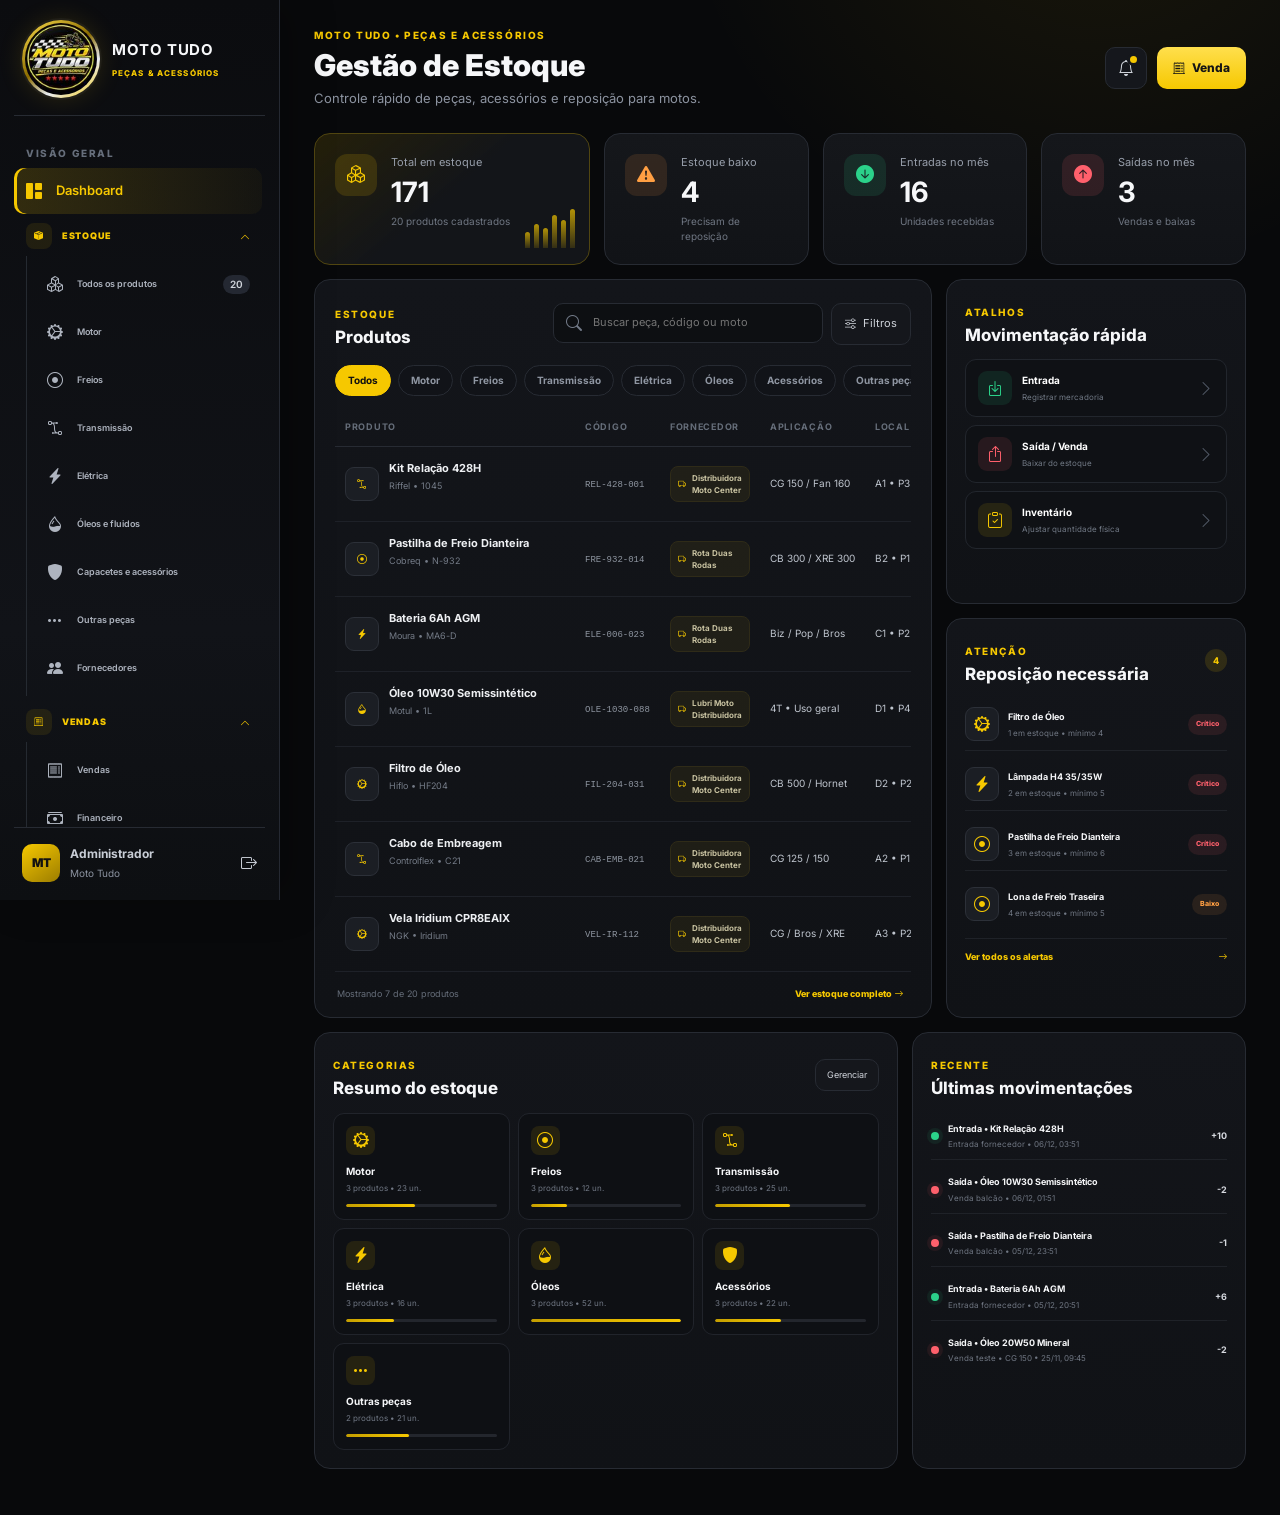
==== index.html @ 8ea2a27e "Usa a nova logo Moto Tudo no site e favicon" ====
<!DOCTYPE html>
<html lang="pt-BR">
<head>
  <link rel="icon" type="image/jpeg" href="assets/logo-nova-v27.jpg?v=27">
  <meta charset="UTF-8" />
  <meta name="viewport" content="width=device-width, initial-scale=1.0, viewport-fit=cover" />
  <meta http-equiv="Cache-Control" content="no-cache, no-store, must-revalidate" />
  <title>Moto Tudo | Gestão de Estoque</title>
  <link rel="preconnect" href="https://fonts.googleapis.com">
  <link rel="preconnect" href="https://fonts.gstatic.com" crossorigin>
  <link href="https://fonts.googleapis.com/css2?family=Inter:wght@400;500;600;700;800;900&display=swap" rel="stylesheet">
  <link href="https://cdn.jsdelivr.net/npm/bootstrap@5.3.8/dist/css/bootstrap.min.css" rel="stylesheet">
  <link href="https://cdn.jsdelivr.net/npm/bootstrap-icons@1.13.1/font/bootstrap-icons.min.css" rel="stylesheet">
  <link rel="stylesheet" href="styles.css?v=19" />
  <link rel="stylesheet" href="orders-v2.css?v=19" />
  <link rel="stylesheet" href="responsive-v7.css?v=19" />
  <link rel="stylesheet" href="ux-v8.css?v=19" />
  <link rel="stylesheet" href="orders-v9.css?v=19" />
  <link rel="stylesheet" href="finance-v12.css?v=19" />
  <link rel="stylesheet" href="finance-v13.css?v=19" />
  <link rel="stylesheet" href="labor-v14.css?v=19" />
  <link rel="stylesheet" href="pending-v15.css?v=19" />
  <link rel="stylesheet" href="orders-v16.css?v=19" />
  <link rel="stylesheet" href="finance-search-v17.css?v=19" />
  <link rel="stylesheet" href="suppliers-v18.css?v=19" />
  <link rel="stylesheet" href="payments-filters-v19.css?v=22" />
  <link rel="stylesheet" href="fiados-v22.css?v=24" />
  <link rel="stylesheet" href="fiados-v23.css?v=24" />
  <link rel="stylesheet" href="credit-customers-v24.css?v=25" />
  <link rel="stylesheet" href="fiados-v25.css?v=25" />
  <link rel="stylesheet" href="navigation-v26.css?v=26" />
</head>
<body>
  <div id="toastArea" class="toast-area"></div>
  <div id="modalRoot"></div>
  <input type="checkbox" id="sidebar-toggle" class="sidebar-toggle" />

  <aside class="sidebar">
    <div class="brand-wrap">
      <div class="brand-ring">
        <img src="assets/logo-nova-v27.jpg?v=27" alt="Moto Tudo Peças e Acessórios" class="brand-logo" />
      </div>
      <div class="brand-copy">
        <strong>MOTO TUDO</strong>
        <small>PEÇAS & ACESSÓRIOS</small>
      </div>
    </div>

    <nav class="sidebar-nav" id="sidebarNav">
      <span class="menu-label">Visão geral</span>
      <a class="nav-item active" href="#dashboard" data-view="dashboard"><i class="bi bi-grid-1x2-fill"></i><span>Dashboard</span></a>

      <details class="nav-group-v26" open>
        <summary>
          <span class="nav-group-icon-v26"><i class="bi bi-box-seam-fill"></i></span>
          <span>Estoque</span>
          <i class="bi bi-chevron-down nav-group-chevron-v26"></i>
        </summary>
        <div class="nav-group-items-v26">
          <a class="nav-item" href="#products" data-view="products"><i class="bi bi-boxes"></i><span>Todos os produtos</span><span class="pill" id="productCountPill">0</span></a>
          <a class="nav-item" href="#motor" data-view="category" data-category="Motor"><i class="bi bi-gear-wide-connected"></i><span>Motor</span></a>
          <a class="nav-item" href="#freios" data-view="category" data-category="Freios"><i class="bi bi-record-circle"></i><span>Freios</span></a>
          <a class="nav-item" href="#transmissao" data-view="category" data-category="Transmissão"><i class="bi bi-bezier2"></i><span>Transmissão</span></a>
          <a class="nav-item" href="#eletrica" data-view="category" data-category="Elétrica"><i class="bi bi-lightning-charge-fill"></i><span>Elétrica</span></a>
          <a class="nav-item" href="#oleos" data-view="category" data-category="Óleos e fluidos"><i class="bi bi-droplet-half"></i><span>Óleos e fluidos</span></a>
          <a class="nav-item" href="#acessorios" data-view="category" data-category="Capacetes e acessórios"><i class="bi bi-shield-fill"></i><span>Capacetes e acessórios</span></a>
          <a class="nav-item" href="#outras" data-view="category" data-category="Outras peças"><i class="bi bi-three-dots"></i><span>Outras peças</span></a>
          <a class="nav-item" href="#suppliers" data-view="suppliers"><i class="bi bi-people-fill"></i><span>Fornecedores</span></a>
        </div>
      </details>

      <details class="nav-group-v26" open>
        <summary>
          <span class="nav-group-icon-v26"><i class="bi bi-receipt-cutoff"></i></span>
          <span>Vendas</span>
          <i class="bi bi-chevron-down nav-group-chevron-v26"></i>
        </summary>
        <div class="nav-group-items-v26">
          <a class="nav-item" href="#movements" data-view="movements"><i class="bi bi-receipt"></i><span>Vendas</span></a>
          <a class="nav-item" href="#finance" data-view="finance"><i class="bi bi-cash-stack"></i><span>Financeiro</span></a>
          <a class="nav-item" href="#fiados" data-view="fiados"><i class="bi bi-journal-text"></i><span>Fiados</span></a>
        </div>
      </details>

      <div class="nav-system-v26">
        <a class="nav-item" href="#settings" data-view="settings"><i class="bi bi-gear-fill"></i><span>Configurações</span></a>
      </div>
    </nav>

    <button class="sidebar-user" id="logoutBtn" type="button">
      <div class="avatar">MT</div>
      <div>
        <strong>Administrador</strong>
        <small id="storeNameMini">Moto Tudo</small>
      </div>
      <i class="bi bi-box-arrow-right ms-auto"></i>
    </button>
  </aside>

  <main class="main-content">
    <header class="topbar">
      <label for="sidebar-toggle" class="menu-button d-lg-none"><i class="bi bi-list"></i></label>
      <div class="topbar-copy">
        <p class="eyebrow mb-1" id="eyebrow">MOTO TUDO • PEÇAS E ACESSÓRIOS</p>
        <h1 id="pageTitle">Gestão de Estoque</h1>
        <p class="subtitle" id="pageSubtitle">Controle rápido de peças, acessórios e reposição para motos.</p>
      </div>
      <div class="top-actions">
        <button class="icon-button" id="notificationBtn" title="Alertas"><i class="bi bi-bell"></i><span class="notification-dot" id="notificationDot"></span></button>
        <button class="btn btn-warning btn-add" id="globalAddBtn"><i class="bi bi-receipt-cutoff"></i><span>Venda</span></button>
      </div>
    </header>

    <div id="appView"></div>
  </main>

  <script src="app.js?v=26"></script>
  <script src="orders-v2.js?v=19"></script>
  <script src="fix-v3.js?v=19"></script>
  <script src="ux-v8.js?v=24"></script>
  <script src="orders-v9.js?v=19"></script>
  <script src="orders-v10.js?v=25"></script>
  <script src="finance-v12.js?v=19"></script>
  <script src="finance-v13.js?v=19"></script>
  <script src="suppliers-v18.js?v=19"></script>
  <script src="payments-filters-v19.js?v=22"></script>
  <script src="fiados-v22.js?v=25"></script>
  <script src="credit-customers-v24.js?v=24"></script>
</body>
</html>
---- styles.css ----
:root{
  --bg:#08090b;--sidebar:#0d0f12;--panel:#111318;--panel2:#171a20;--line:#272b33;
  --gold:#f6c800;--gold2:#ffdf4d;--silver:#c9ced6;--text:#f6f7f9;--muted:#8c93a0;
  --green:#2bd28a;--red:#ff606c;--orange:#ff9f43;--blue:#5fa8ff;
}
*{box-sizing:border-box}html,body{margin:0;min-height:100%;font-family:Inter,system-ui,sans-serif;background:var(--bg);color:var(--text)}body{display:flex}.sidebar-toggle{display:none}
button,input,select,textarea{font:inherit}.sidebar{position:fixed;inset:0 auto 0 0;width:280px;background:linear-gradient(180deg,#0b0c0f,#111318 70%,#0d0f12);border-right:1px solid #252932;padding:18px 14px;display:flex;flex-direction:column;z-index:30;box-shadow:14px 0 40px rgba(0,0,0,.22)}
.brand-wrap{display:flex;align-items:center;gap:12px;padding:2px 8px 17px;border-bottom:1px solid var(--line);margin-bottom:12px}.brand-ring{width:78px;height:78px;border-radius:50%;padding:3px;background:linear-gradient(145deg,var(--gold2),#8a6b00 46%,#e9edf3 70%,var(--gold));box-shadow:0 0 0 2px rgba(255,255,255,.04),0 0 26px rgba(246,200,0,.14);flex:0 0 auto}.brand-logo{width:100%;height:100%;object-fit:cover;border-radius:50%;display:block;background:#050505}.brand-copy strong,.brand-copy small{display:block}.brand-copy strong{font-size:15px;letter-spacing:.04em}.brand-copy small{font-size:8px;letter-spacing:.14em;color:var(--gold);margin-top:5px;font-weight:800}
.sidebar-nav{overflow:auto;padding-right:3px}.sidebar-nav::-webkit-scrollbar{width:4px}.sidebar-nav::-webkit-scrollbar-thumb{background:#333;border-radius:4px}.menu-label{display:block;font-size:10px;font-weight:800;letter-spacing:.16em;color:#666e7b;margin:18px 12px 7px;text-transform:uppercase}.nav-item{text-decoration:none;color:#aeb4bf;display:flex;align-items:center;gap:12px;padding:11px 12px;border-radius:10px;font-size:13px;font-weight:600;margin:2px 0;transition:.18s}.nav-item i{font-size:16px;width:18px}.nav-item:hover{background:#191c22;color:white;transform:translateX(2px)}.nav-item.active{background:linear-gradient(90deg,rgba(246,200,0,.16),rgba(246,200,0,.035));color:var(--gold);box-shadow:inset 3px 0 0 var(--gold)}.pill{margin-left:auto;background:#242832;padding:2px 7px;border-radius:99px;font-size:10px;color:#d0d4db}
.sidebar-user{margin-top:auto;border:0;border-top:1px solid var(--line);padding:16px 8px 0;display:flex;align-items:center;gap:10px;color:#c8cdd6;background:transparent;text-align:left;width:100%}.sidebar-user:hover{color:white}.sidebar-user .avatar{width:38px;height:38px;border-radius:10px;background:linear-gradient(145deg,var(--gold),#9c7d00);display:grid;place-items:center;color:#111;font-weight:900;font-size:12px}.sidebar-user strong,.sidebar-user small{display:block}.sidebar-user strong{font-size:12px}.sidebar-user small{font-size:10px;color:var(--muted);margin-top:3px}
.main-content{margin-left:280px;padding:28px 34px 46px;width:calc(100% - 280px);min-height:100vh;background:radial-gradient(circle at 82% -10%,rgba(246,200,0,.08),transparent 23%),var(--bg)}.topbar{display:flex;justify-content:space-between;gap:24px;align-items:center;margin-bottom:24px}.topbar-copy{min-width:0}.eyebrow,.section-kicker{font-size:10px;letter-spacing:.16em;color:var(--gold);font-weight:800}.topbar h1{margin:0;font-size:30px;font-weight:850}.subtitle{color:var(--muted);margin:6px 0 0;font-size:13px}.top-actions{display:flex;align-items:center;gap:10px}.icon-button,.filter-button,.ghost-button,.dots,.outline-button{border:1px solid var(--line);background:#15171c;color:#cfd3da;border-radius:10px;height:42px}.icon-button{width:42px;position:relative}.notification-dot{position:absolute;right:9px;top:8px;width:7px;height:7px;background:var(--gold);border-radius:50%;box-shadow:0 0 0 3px #15171c}.notification-dot.hidden{display:none}.btn-add{height:42px;border-radius:10px;font-size:12px;font-weight:800;padding:0 16px;color:#151515;display:flex;gap:7px;align-items:center;background:linear-gradient(180deg,var(--gold2),var(--gold));border:0}.btn-add:hover{color:#111;filter:brightness(1.04)}
.stats-grid{display:grid;grid-template-columns:1.35fr repeat(3,1fr);gap:14px;margin-bottom:14px}.stat-card{min-height:132px;background:linear-gradient(180deg,#15171b,#111317);border:1px solid var(--line);border-radius:16px;padding:20px;display:flex;gap:14px;align-items:flex-start;position:relative;overflow:hidden}.stat-card.featured{border-color:#514611;background:linear-gradient(140deg,rgba(246,200,0,.12),#131519 48%)}.stat-card span{display:block;font-size:11px;color:#979eaa;margin-bottom:8px}.stat-card strong{font-size:28px;display:block;line-height:1}.stat-card small{display:block;color:#6f7682;font-size:10px;margin-top:8px}.stat-icon{width:42px;height:42px;border-radius:12px;display:grid;place-items:center;background:rgba(246,200,0,.14);color:var(--gold);font-size:18px;flex:0 0 auto}.stat-icon.warning{color:var(--orange);background:rgba(255,159,67,.12)}.stat-icon.success{color:var(--green);background:rgba(43,210,138,.12)}.stat-icon.danger{color:var(--red);background:rgba(255,96,108,.12)}.stat-icon.blue{color:var(--blue);background:rgba(95,168,255,.12)}.spark-bars{position:absolute;right:14px;bottom:16px;height:42px;display:flex;align-items:flex-end;gap:4px;opacity:.7}.spark-bars i{display:block;width:5px;background:linear-gradient(var(--gold),rgba(246,200,0,.2));border-radius:3px 3px 0 0}
.content-grid{display:grid;grid-template-columns:minmax(0,2.1fr) minmax(300px,.8fr);gap:14px}.panel{background:linear-gradient(180deg,#13151a,#101216);border:1px solid var(--line);border-radius:16px}.inventory-panel{padding:20px 20px 0}.panel-header{display:flex;align-items:center;justify-content:space-between;gap:18px;margin-bottom:18px}.panel-header h2{font-size:17px;margin:3px 0 0;font-weight:760}.panel-header.compact{margin-bottom:14px}.panel-tools{display:flex;gap:8px;flex-wrap:wrap}.search-box{height:40px;min-width:270px;background:#0d0f12;border:1px solid var(--line);border-radius:10px;display:flex;align-items:center;padding:0 12px;gap:9px;color:#737b89}.search-box:focus-within{border-color:#6a5910;box-shadow:0 0 0 3px rgba(246,200,0,.05)}.search-box input{width:100%;border:0;outline:0;background:transparent;color:white;font-size:11px}.filter-button,.outline-button{padding:0 13px;font-size:11px;display:flex;align-items:center;gap:7px}.filter-button:hover,.outline-button:hover,.ghost-button:hover{border-color:#605115;color:var(--gold)}.category-chips{display:flex;gap:7px;overflow:auto;padding-bottom:12px}.chip{white-space:nowrap;border:1px solid var(--line);background:#111318;color:#8f96a2;border-radius:999px;padding:7px 12px;font-size:10px;font-weight:700}.chip:hover{color:white}.chip.active{background:var(--gold);color:#101010;border-color:var(--gold)}
.inventory-table{--bs-table-bg:transparent;--bs-table-color:#dfe2e7;margin:0}.inventory-table thead th{font-size:9px;letter-spacing:.08em;text-transform:uppercase;color:#656d79;border-bottom-color:var(--line);padding:12px 10px;white-space:nowrap}.inventory-table tbody td{border-bottom-color:#1e2128;padding:13px 10px;font-size:10px;color:#bfc5ce;white-space:nowrap}.inventory-table tbody tr:hover td{background:rgba(255,255,255,.012)}.product-cell{display:flex;align-items:center;gap:10px;min-width:220px}.product-cell strong,.product-cell small{display:block}.product-cell strong{font-size:11px;color:#eef0f3}.product-cell small{font-size:9px;color:#747b87;margin-top:3px}.product-icon,.mini-icon{width:34px;height:34px;border-radius:9px;display:grid;place-items:center;background:#1b1e24;color:var(--gold);border:1px solid #2c3038}.code{font-family:ui-monospace,SFMono-Regular,Menlo,monospace;color:#8e95a0;font-size:9px}.stock-min{display:block;color:#646c78;font-size:8px;margin-top:3px}.status,.severity{display:inline-flex;align-items:center;border-radius:99px;padding:5px 8px;font-size:8px;font-weight:800}.status.ok{color:var(--green);background:rgba(43,210,138,.1)}.status.low,.severity.low{color:var(--orange);background:rgba(255,159,67,.1)}.status.critical,.severity.critical{color:var(--red);background:rgba(255,96,108,.1)}.dots{width:30px;height:30px;border:0;background:transparent}.dots:hover{background:#1c2026}.table-footer{display:flex;justify-content:space-between;align-items:center;padding:14px 2px 16px;color:#666e7a;font-size:9px}.table-footer button,.full-link,.link-button{border:0;background:transparent;color:var(--gold);font-size:9px;font-weight:800}.right-column{display:grid;gap:14px}.quick-panel,.alert-panel{padding:18px}.quick-actions{display:grid;gap:8px}.quick-actions button{display:flex;align-items:center;gap:10px;width:100%;background:#0f1115;border:1px solid #22262d;color:white;border-radius:11px;padding:11px 12px;text-align:left}.quick-actions button:hover{border-color:#4b4218;background:#13161b}.quick-actions button>i{margin-left:auto;color:#515865}.quick-actions strong,.quick-actions small{display:block}.quick-actions strong{font-size:10px}.quick-actions small{font-size:8px;color:#727a86;margin-top:3px}.quick-icon{width:34px;height:34px;border-radius:9px;display:grid;place-items:center}.quick-icon.in{background:rgba(43,210,138,.1);color:var(--green)}.quick-icon.out{background:rgba(255,96,108,.1);color:var(--red)}.quick-icon.inventory{background:rgba(246,200,0,.1);color:var(--gold)}.counter{background:rgba(246,200,0,.13);color:var(--gold);border-radius:999px;padding:5px 8px;font-size:9px;font-weight:800}.alert-list{display:grid;gap:7px}.alert-item{display:flex;align-items:center;gap:9px;padding:9px 0;border-bottom:1px solid #1f2228}.alert-item:last-child{border-bottom:0}.alert-item>div:nth-child(2){min-width:0;flex:1}.alert-item strong,.alert-item small{display:block;white-space:nowrap;overflow:hidden;text-overflow:ellipsis}.alert-item strong{font-size:9px}.alert-item small{font-size:8px;color:#707783;margin-top:3px}.severity{font-size:7px}.full-link{width:100%;text-align:left;padding:11px 0 0;border-top:1px solid #1f2228;margin-top:8px;display:flex;justify-content:space-between}.bottom-grid{display:grid;grid-template-columns:1.4fr .8fr;gap:14px;margin-top:14px}.categories-panel,.activity-panel{padding:18px}.ghost-button{height:32px;padding:0 11px;font-size:9px}.category-cards{display:grid;grid-template-columns:repeat(3,1fr);gap:8px}.category-card{background:#0e1014;border:1px solid #21242b;border-radius:11px;padding:12px;cursor:pointer}.category-card:hover{border-color:#49401b;transform:translateY(-1px)}.category-card>span{width:29px;height:29px;display:grid;place-items:center;border-radius:8px;background:rgba(246,200,0,.1);color:var(--gold);margin-bottom:9px}.category-card strong,.category-card small{display:block}.category-card strong{font-size:10px}.category-card small{font-size:8px;color:#717885;margin-top:3px}.progress-line{height:3px;background:#23262d;border-radius:99px;margin-top:10px;overflow:hidden}.progress-line i{display:block;height:100%;background:linear-gradient(90deg,#c49e00,var(--gold));border-radius:99px}.timeline{display:grid;gap:6px}.timeline-item{display:grid;grid-template-columns:auto 1fr auto;align-items:center;gap:9px;padding:9px 0;border-bottom:1px solid #1f2228}.timeline-item:last-child{border-bottom:0}.timeline-dot{width:8px;height:8px;border-radius:50%}.timeline-dot.in{background:var(--green);box-shadow:0 0 0 4px rgba(43,210,138,.08)}.timeline-dot.out{background:var(--red);box-shadow:0 0 0 4px rgba(255,96,108,.08)}.timeline-dot.adjust{background:var(--gold);box-shadow:0 0 0 4px rgba(246,200,0,.08)}.timeline-item strong,.timeline-item small{display:block}.timeline-item strong{font-size:9px}.timeline-item small{font-size:8px;color:#707783;margin-top:3px}.timeline-item b{font-size:9px;color:#d6d9df}
.menu-button{width:40px;height:40px;border:1px solid var(--line);border-radius:10px;display:grid;place-items:center;font-size:20px;background:#14171b;color:white}.empty-state{padding:52px 20px;text-align:center;color:#7e8591}.empty-state i{font-size:32px;color:#464d59}.empty-state strong{display:block;color:#cbd0d8;margin:10px 0 5px;font-size:13px}.empty-state span{font-size:10px}.page-panel{padding:20px}.page-stack{display:grid;gap:14px}.two-col{display:grid;grid-template-columns:1.2fr .8fr;gap:14px}.three-col{display:grid;grid-template-columns:repeat(3,1fr);gap:14px}.metric-card{padding:18px;background:linear-gradient(180deg,#15171b,#111317);border:1px solid var(--line);border-radius:14px}.metric-card span{display:block;color:#8a919e;font-size:10px}.metric-card strong{display:block;font-size:22px;margin-top:7px}.metric-card small{font-size:9px;color:#676e7b;display:block;margin-top:6px}.list-card{display:flex;align-items:center;gap:12px;padding:13px;background:#0e1014;border:1px solid #22262d;border-radius:12px}.list-card + .list-card{margin-top:8px}.list-card .grow{flex:1;min-width:0}.list-card strong,.list-card small{display:block}.list-card strong{font-size:11px}.list-card small{font-size:9px;color:#757d89;margin-top:4px}.money-positive{color:var(--green)!important}.money-negative{color:var(--red)!important}.toolbar{display:flex;gap:8px;align-items:center;flex-wrap:wrap}.toolbar .search-box{flex:1}.badge-soft{display:inline-flex;padding:5px 8px;border-radius:999px;font-size:8px;font-weight:800;background:#20242b;color:#afb5c0}.badge-soft.gold{background:rgba(246,200,0,.1);color:var(--gold)}.badge-soft.green{background:rgba(43,210,138,.1);color:var(--green)}.badge-soft.red{background:rgba(255,96,108,.1);color:var(--red)}
.form-grid{display:grid;grid-template-columns:repeat(2,1fr);gap:12px}.form-field{display:grid;gap:6px}.form-field.full{grid-column:1/-1}.form-field label{font-size:9px;font-weight:700;color:#8d94a1;text-transform:uppercase;letter-spacing:.06em}.form-control-dark,.form-select-dark,.form-textarea-dark{width:100%;border:1px solid #292d35;background:#0e1014;color:white;border-radius:10px;padding:10px 11px;font-size:11px;outline:none}.form-control-dark:focus,.form-select-dark:focus,.form-textarea-dark:focus{border-color:#6c5b0e;box-shadow:0 0 0 3px rgba(246,200,0,.05)}.form-textarea-dark{min-height:90px;resize:vertical}.settings-actions{display:flex;justify-content:flex-end;gap:8px;margin-top:16px}.switch-row{display:flex;align-items:center;justify-content:space-between;padding:13px 0;border-bottom:1px solid #20232a}.switch-row:last-child{border-bottom:0}.switch-row strong,.switch-row small{display:block}.switch-row strong{font-size:11px}.switch-row small{font-size:9px;color:#737a86;margin-top:4px}.switch{width:42px;height:24px;border-radius:999px;background:#2a2e36;position:relative;border:0}.switch:after{content:"";position:absolute;top:3px;left:3px;width:18px;height:18px;border-radius:50%;background:#858c97;transition:.18s}.switch.on{background:rgba(246,200,0,.22)}.switch.on:after{left:21px;background:var(--gold)}
.modal-backdrop-custom{position:fixed;inset:0;background:rgba(0,0,0,.72);backdrop-filter:blur(5px);display:grid;place-items:center;padding:20px;z-index:100}.modal-card{width:min(680px,100%);max-height:90vh;overflow:auto;background:linear-gradient(180deg,#15181e,#0f1115);border:1px solid #30343d;border-radius:18px;box-shadow:0 24px 80px rgba(0,0,0,.55)}.modal-card.small{width:min(480px,100%)}.modal-head{display:flex;align-items:center;justify-content:space-between;padding:18px 20px;border-bottom:1px solid #262a31}.modal-head h3{margin:0;font-size:16px}.modal-close{width:34px;height:34px;border-radius:9px;border:1px solid #2a2e36;background:#111318;color:#aaa}.modal-body{padding:20px}.modal-actions{display:flex;justify-content:flex-end;gap:8px;padding:15px 20px;border-top:1px solid #262a31}.btn-dark-soft,.btn-gold,.btn-danger-soft{height:40px;border-radius:10px;padding:0 14px;font-size:11px;font-weight:800}.btn-dark-soft{background:#15181d;border:1px solid #30343d;color:#cbd0d7}.btn-gold{background:var(--gold);border:0;color:#111}.btn-danger-soft{background:rgba(255,96,108,.12);border:1px solid rgba(255,96,108,.25);color:var(--red)}.menu-pop{position:fixed;z-index:110;width:180px;background:#15181d;border:1px solid #2c3038;border-radius:12px;padding:6px;box-shadow:0 16px 40px rgba(0,0,0,.45)}.menu-pop button{width:100%;display:flex;align-items:center;gap:9px;border:0;background:transparent;color:#cbd0d8;padding:9px 10px;border-radius:8px;text-align:left;font-size:10px}.menu-pop button:hover{background:#20242a}.menu-pop button.danger{color:var(--red)}
.toast-area{position:fixed;right:20px;bottom:20px;z-index:200;display:grid;gap:8px}.toast-msg{min-width:270px;max-width:360px;background:#15181d;border:1px solid #2d323a;border-left:3px solid var(--gold);border-radius:12px;padding:12px 14px;box-shadow:0 14px 40px rgba(0,0,0,.4);animation:toastIn .2s ease}.toast-msg strong{display:block;font-size:11px}.toast-msg span{display:block;font-size:9px;color:#9299a4;margin-top:4px}.toast-msg.success{border-left-color:var(--green)}.toast-msg.danger{border-left-color:var(--red)}@keyframes toastIn{from{opacity:0;transform:translateY(8px)}to{opacity:1;transform:none}}
.kpi-row{display:grid;grid-template-columns:repeat(4,1fr);gap:12px}.supplier-grid{display:grid;grid-template-columns:repeat(3,1fr);gap:12px}.supplier-card{background:#0e1014;border:1px solid #22262d;border-radius:13px;padding:15px}.supplier-card h3{font-size:12px;margin:0 0 5px}.supplier-card p{font-size:9px;color:#737a86;margin:0 0 12px}.supplier-meta{display:grid;gap:6px;font-size:9px;color:#9da4af}.supplier-actions{display:flex;gap:6px;margin-top:12px}.supplier-actions button{flex:1;height:32px;border-radius:8px;border:1px solid #2a2f37;background:#15181d;color:#cbd0d8;font-size:9px}.supplier-actions button:hover{color:var(--gold);border-color:#544714}
@media(max-width:1180px){.stats-grid,.kpi-row{grid-template-columns:repeat(2,1fr)}.content-grid,.two-col{grid-template-columns:1fr}.right-column{grid-template-columns:repeat(2,1fr)}.bottom-grid{grid-template-columns:1fr}.category-cards,.supplier-grid{grid-template-columns:repeat(2,1fr)}}
@media(max-width:991px){.sidebar{transform:translateX(-100%);transition:.25s}.sidebar-toggle:checked~.sidebar{transform:translateX(0)}.main-content{margin-left:0;width:100%;padding:22px}.topbar{align-items:flex-start}.topbar-copy{flex:1}.topbar h1{font-size:24px}.eyebrow,.subtitle{display:none}.top-actions .icon-button{display:none}}
@media(max-width:720px){.main-content{padding:16px}.topbar{margin-bottom:18px}.top-actions .btn-add{font-size:0;width:42px;padding:0;justify-content:center}.top-actions .btn-add span{display:none}.top-actions .btn-add i{font-size:16px}.stats-grid,.kpi-row{grid-template-columns:1fr 1fr;gap:9px}.stat-card{min-height:118px;padding:14px;display:block}.stat-icon{width:34px;height:34px;margin-bottom:12px}.stat-card strong{font-size:23px}.spark-bars{display:none}.panel-header{align-items:flex-start;flex-direction:column}.panel-tools,.toolbar{width:100%}.search-box{min-width:0;flex:1}.filter-button{font-size:0;width:40px;justify-content:center}.filter-button i{font-size:14px}.right-column,.supplier-grid{grid-template-columns:1fr}.category-cards{grid-template-columns:repeat(2,1fr)}.inventory-panel{padding:16px 14px 0}.table-footer{gap:10px}.table-footer span{max-width:50%}.form-grid{grid-template-columns:1fr}.form-field.full{grid-column:auto}.modal-backdrop-custom{padding:10px}.three-col{grid-template-columns:1fr}}
@media(max-width:430px){.stats-grid,.kpi-row{grid-template-columns:1fr 1fr}.stat-card span{font-size:9px}.stat-card small{font-size:8px}.category-cards{grid-template-columns:1fr 1fr}.topbar h1{font-size:21px}.brand-wrap{gap:9px}.brand-ring{width:66px;height:66px}.brand-copy strong{font-size:13px}}
---- orders-v2.css ----
/* Módulo de pedidos multi-itens e reposição com localização */
.movement-items{display:grid;gap:10px}
.movement-item-row{background:#0d0f13;border:1px solid #252932;border-radius:13px;padding:12px}
.movement-item-head{display:flex;align-items:center;justify-content:space-between;margin-bottom:10px}
.movement-item-head strong{font-size:10px;color:#dfe3e9}
.remove-item{width:28px;height:28px;border:1px solid #2b3038;border-radius:8px;background:#15181d;color:#8e96a2}
.remove-item:hover{color:var(--red);border-color:rgba(255,96,108,.35)}
.movement-item-grid{display:grid;gap:9px;align-items:end}
.movement-item-grid.sale-grid{grid-template-columns:minmax(240px,2fr) 90px 120px}
.movement-item-grid.entry-grid{grid-template-columns:minmax(220px,1.7fr) 82px 110px minmax(190px,1.2fr)}
.add-item-btn{margin-top:10px;width:100%;height:40px;border-radius:10px;border:1px dashed #4f4517;background:rgba(246,200,0,.035);color:var(--gold);font-size:10px;font-weight:800}
.add-item-btn:hover{background:rgba(246,200,0,.08);border-color:#8b7515}
.order-summary{display:flex;align-items:center;justify-content:space-between;padding:12px 14px;border:1px solid #4f4517;background:rgba(246,200,0,.06);border-radius:11px}
.order-summary span{font-size:10px;color:#a6adb7}
.order-summary strong{font-size:17px;color:var(--gold)}
.order-list{display:grid;gap:9px}
.order-card{border:1px solid #242831;background:#0e1014;border-radius:13px;overflow:hidden}
.order-main{display:flex;align-items:center;gap:11px;padding:13px}
.order-icon{width:38px;height:38px;border-radius:10px;display:grid;place-items:center;flex:0 0 auto}
.order-icon.out{background:rgba(255,96,108,.1);color:var(--red)}
.order-icon.in{background:rgba(43,210,138,.1);color:var(--green)}
.order-title{display:flex;align-items:center;gap:8px;flex-wrap:wrap}
.order-title strong{font-size:11px}
.order-main small{display:block;color:#777f8b;font-size:8px;margin-top:4px}
.order-total{text-align:right}
.order-total span,.order-total strong{display:block}
.order-total span{font-size:8px;color:#727986}
.order-total strong{font-size:13px;margin-top:3px}
.order-items{border-top:1px solid #20242b;background:#0b0d10;padding:7px 13px}
.order-items>div{display:grid;grid-template-columns:1fr auto auto;gap:14px;align-items:center;padding:6px 0;font-size:9px;color:#aab1bc;border-bottom:1px solid #181b20}
.order-items>div:last-child{border-bottom:0}
.order-items b{color:#e1e4e9}
.order-items small{color:#737b87;min-width:130px;text-align:right}
@media(max-width:720px){
  .movement-item-grid.sale-grid,.movement-item-grid.entry-grid{grid-template-columns:1fr 1fr}
  .movement-item-grid .product-pick,.movement-item-grid .location-pick{grid-column:1/-1}
  .order-main{align-items:flex-start}
  .order-total{margin-left:auto}
  .order-items>div{grid-template-columns:1fr auto}
  .order-items small{grid-column:1/-1;text-align:left;min-width:0}
}
.stock-actions{display:flex;align-items:center;gap:6px}
.stock-action{width:30px;height:30px;border-radius:8px;border:1px solid #2b3038;background:#15181d;display:grid;place-items:center;font-size:13px;font-weight:900;transition:.15s}
.stock-action.plus{color:var(--green);background:rgba(43,210,138,.06)}
.stock-action.minus{color:var(--red);background:rgba(255,96,108,.06)}
.stock-action.plus:hover{border-color:rgba(43,210,138,.45);background:rgba(43,210,138,.12);transform:translateY(-1px)}
.stock-action.minus:hover{border-color:rgba(255,96,108,.45);background:rgba(255,96,108,.12);transform:translateY(-1px)}


/* modal multi-itens responsivo v5 */
.modal-card:has(#movementForm){
  width:min(980px,96vw);
}
.modal-card:has(#movementForm) .modal-body{
  overflow-x:hidden;
}
.modal-card:has(#movementForm) .movement-item-grid.entry-grid{
  grid-template-columns:minmax(250px,1.8fr) 90px 120px minmax(220px,1.4fr);
}
.modal-card:has(#movementForm) .movement-item-grid.sale-grid{
  grid-template-columns:minmax(300px,2fr) 100px 140px;
}
@media(max-width:900px){
  .modal-card:has(#movementForm){
    width:min(700px,96vw);
  }
  .modal-card:has(#movementForm) .movement-item-grid.entry-grid,
  .modal-card:has(#movementForm) .movement-item-grid.sale-grid{
    grid-template-columns:1fr 1fr;
  }
  .modal-card:has(#movementForm) .movement-item-grid .product-pick,
  .modal-card:has(#movementForm) .movement-item-grid .location-pick{
    grid-column:1/-1;
  }
}
@media(max-width:560px){
  .modal-card:has(#movementForm){
    width:calc(100vw - 16px);
    max-height:94vh;
  }
  .modal-card:has(#movementForm) .movement-item-grid.entry-grid,
  .modal-card:has(#movementForm) .movement-item-grid.sale-grid{
    grid-template-columns:1fr;
  }
  .modal-card:has(#movementForm) .movement-item-grid .product-pick,
  .modal-card:has(#movementForm) .movement-item-grid .location-pick{
    grid-column:auto;
  }
  .modal-card:has(#movementForm) .modal-actions{
    position:sticky;
    bottom:0;
    background:#101216;
    z-index:2;
  }
}


/* mobile completo v6 */
@media(max-width:720px){
  html,body{max-width:100%;overflow-x:hidden}
  .main-content{min-width:0;overflow-x:hidden}
  .sidebar{width:min(86vw,300px)}
  .panel,.page-panel,.inventory-panel{min-width:0;overflow:hidden}
  .topbar{gap:10px}
  .topbar-copy{min-width:0}
  .topbar h1{font-size:22px;line-height:1.1}
  .top-actions{flex:0 0 auto}
  .toast-area{left:12px;right:12px;bottom:12px}
  .toast-msg{min-width:0;max-width:none;width:100%}
  .modal-backdrop-custom{padding:8px}
  .modal-card,.modal-card.small,.modal-card:has(#movementForm){
    width:calc(100vw - 16px)!important;
    max-width:none!important;
    max-height:94vh;
    border-radius:14px;
  }
  .modal-head{padding:15px 16px}
  .modal-body{padding:16px}
  .modal-actions{
    padding:12px 16px;
    gap:8px;
    display:grid;
    grid-template-columns:1fr 1fr;
  }
  .modal-actions button{width:100%}
  .form-grid{grid-template-columns:1fr!important}
  .form-field,.form-field.full{grid-column:auto!important;min-width:0}
  .form-control-dark,.form-select-dark,.form-textarea-dark{font-size:16px}
  .movement-item-row{padding:11px}
  .movement-item-grid.entry-grid,.movement-item-grid.sale-grid{grid-template-columns:1fr!important}
  .movement-item-grid .product-pick,.movement-item-grid .location-pick{grid-column:auto!important}
  .order-summary{padding:12px}
  .order-summary strong{font-size:16px}
  .add-item-btn{height:44px}
  .category-chips{margin-right:-14px;padding-right:14px}

  .product-stock-table,
  .product-stock-table tbody,
  .product-stock-table tr,
  .product-stock-table td{
    display:block;
    width:100%;
  }
  .product-stock-table thead{display:none}
  .product-stock-table tbody{
    display:grid;
    gap:10px;
    padding-bottom:12px;
  }
  .product-stock-table tbody tr{
    display:grid;
    grid-template-columns:1fr 1fr;
    gap:0 12px;
    padding:12px;
    border:1px solid #232730;
    border-radius:13px;
    background:#0d0f13;
  }
  .product-stock-table tbody td{
    white-space:normal!important;
    border:0!important;
    padding:6px 0!important;
    min-width:0;
  }
  .product-stock-table tbody td::before{
    display:block;
    margin-bottom:4px;
    font-size:7px;
    font-weight:800;
    letter-spacing:.09em;
    color:#626a77;
    text-transform:uppercase;
  }
  .product-stock-table tbody td:nth-child(1){
    grid-column:1/-1;
    border-bottom:1px solid #1f232a!important;
    padding-bottom:10px!important;
    margin-bottom:5px;
  }
  .product-stock-table tbody td:nth-child(1)::before{display:none}
  .product-stock-table tbody td:nth-child(2)::before{content:"Código"}
  .product-stock-table tbody td:nth-child(3)::before{content:"Aplicação"}
  .product-stock-table tbody td:nth-child(4)::before{content:"Local"}
  .product-stock-table tbody td:nth-child(5)::before{content:"Estoque"}
  .product-stock-table tbody td:nth-child(6)::before{content:"Venda"}
  .product-stock-table tbody td:nth-child(7)::before{content:"Status"}
  .product-stock-table tbody td:nth-child(8){
    grid-column:1/-1;
    padding-top:10px!important;
    border-top:1px solid #1f232a!important;
    margin-top:5px;
  }
  .product-stock-table tbody td:nth-child(8)::before{content:"Movimentar estoque"}
  .product-cell{min-width:0}
  .product-cell strong{font-size:12px}
  .product-cell small{font-size:9px}
  .stock-actions{width:100%;gap:8px}
  .stock-action{flex:1;width:auto;height:42px;font-size:16px}

  .movement-history-table,
  .movement-history-table tbody,
  .movement-history-table tr,
  .movement-history-table td{
    display:block;
    width:100%;
  }
  .movement-history-table thead{display:none}
  .movement-history-table tbody{display:grid;gap:10px}
  .movement-history-table tbody tr{
    display:grid;
    grid-template-columns:1fr 1fr;
    gap:0 12px;
    padding:12px;
    border:1px solid #232730;
    border-radius:13px;
    background:#0d0f13;
  }
  .movement-history-table tbody td{
    white-space:normal!important;
    border:0!important;
    padding:5px 0!important;
    min-width:0;
  }
  .movement-history-table tbody td::before{
    display:block;
    margin-bottom:3px;
    font-size:7px;
    font-weight:800;
    letter-spacing:.08em;
    color:#626a77;
    text-transform:uppercase;
  }
  .movement-history-table tbody td:nth-child(1)::before{content:"Data"}
  .movement-history-table tbody td:nth-child(2)::before{content:"Pedido / lote"}
  .movement-history-table tbody td:nth-child(3)::before{content:"Tipo"}
  .movement-history-table tbody td:nth-child(4)::before{content:"Produto"}
  .movement-history-table tbody td:nth-child(5)::before{content:"Qtd."}
  .movement-history-table tbody td:nth-child(6)::before{content:"Local"}
  .movement-history-table tbody td:nth-child(7)::before{content:"Valor unit."}

  .order-card{border-radius:12px}
  .order-main{display:grid;grid-template-columns:auto 1fr;align-items:start}
  .order-main .grow{min-width:0}
  .order-total{
    grid-column:1/-1;
    margin:8px 0 0;
    padding-top:8px;
    border-top:1px solid #1f232a;
    display:flex;
    justify-content:space-between;
    align-items:center;
    text-align:left;
  }
  .order-total span,.order-total strong{display:inline}
  .order-items>div{grid-template-columns:1fr auto;gap:6px 10px}
  .order-items small{grid-column:1/-1;text-align:left}
  .kpi-row{grid-template-columns:1fr 1fr!important}
}
@media(max-width:430px){
  .main-content{padding:13px}
  .stats-grid,.kpi-row{grid-template-columns:1fr!important}
  .stat-card{min-height:auto}
  .category-cards{grid-template-columns:1fr}
  .panel-header{gap:12px}
  .panel-tools{display:grid;grid-template-columns:1fr auto;gap:8px}
  .panel-tools .search-box{grid-column:1/-1;width:100%}
  .panel-tools .outline-button{justify-content:center}
  .toolbar{display:grid;grid-template-columns:1fr 1fr}
  .toolbar .outline-button:last-child{grid-column:1/-1}
  .product-stock-table tbody tr,
  .movement-history-table tbody tr{grid-template-columns:1fr}
  .product-stock-table tbody td:nth-child(1),
  .product-stock-table tbody td:nth-child(8){grid-column:auto}
  .modal-actions{grid-template-columns:1fr}
  .modal-actions .btn-gold{order:-1}
}
---- responsive-v7.css ----
/* Moto Tudo — Responsive system v7 */
html,body{width:100%;max-width:100%;overflow-x:hidden}
img,svg{max-width:100%}
.main-content,.panel,.page-panel,.inventory-panel,.content-grid,.bottom-grid,.right-column{min-width:0}
.table-responsive{-webkit-overflow-scrolling:touch}
.category-chips{scrollbar-width:none}
.category-chips::-webkit-scrollbar{display:none}

/* Notebook / tablet landscape */
@media (max-width:1100px){
  .sidebar{width:260px}
  .main-content{padding:22px}
  .stats-grid{grid-template-columns:repeat(2,minmax(0,1fr))}
  .content-grid,.bottom-grid,.two-col{grid-template-columns:1fr}
  .right-column{grid-template-columns:repeat(2,minmax(0,1fr))}
  .category-cards,.supplier-grid{grid-template-columns:repeat(2,minmax(0,1fr))}
  .panel-header{gap:12px}
  .panel-tools{max-width:100%}
}

/* Tablet and narrow browser windows */
@media (max-width:991px){
  .sidebar{
    width:min(86vw,300px);
    box-shadow:18px 0 50px rgba(0,0,0,.55);
  }
  .main-content{padding:20px}
  .topbar{gap:12px}
  .topbar h1{font-size:25px}
  .top-actions{flex:0 0 auto}
  .content-grid,.bottom-grid,.right-column,.two-col{grid-template-columns:1fr}
  .supplier-grid{grid-template-columns:repeat(2,minmax(0,1fr))}
  .kpi-row{grid-template-columns:repeat(2,minmax(0,1fr))}
  .panel-tools{
    width:100%;
    display:grid;
    grid-template-columns:minmax(0,1fr) auto auto auto;
    align-items:center;
  }
  .panel-tools .search-box{min-width:0;width:100%}
  .toolbar{width:100%;justify-content:flex-start}
  .inventory-panel{overflow:hidden}
  .category-chips{overflow-x:auto;max-width:100%;padding-bottom:10px}
}

/* Product/history tables become cards before mobile width */
@media (max-width:860px){
  .table-responsive{
    overflow:visible!important;
    width:100%;
  }

  .product-stock-table,
  .product-stock-table tbody,
  .product-stock-table tr,
  .product-stock-table td,
  .movement-history-table,
  .movement-history-table tbody,
  .movement-history-table tr,
  .movement-history-table td{
    display:block;
    width:100%;
  }

  .product-stock-table thead,
  .movement-history-table thead{display:none}

  .product-stock-table tbody,
  .movement-history-table tbody{
    display:grid;
    gap:10px;
    width:100%;
  }

  .product-stock-table tbody tr,
  .movement-history-table tbody tr{
    display:grid;
    grid-template-columns:repeat(2,minmax(0,1fr));
    gap:0 14px;
    width:100%;
    padding:13px;
    margin:0;
    border:1px solid #242932;
    border-radius:14px;
    background:linear-gradient(180deg,#101318,#0d0f13);
  }

  .product-stock-table tbody td,
  .movement-history-table tbody td{
    display:block;
    min-width:0;
    width:auto;
    border:0!important;
    padding:7px 0!important;
    white-space:normal!important;
    overflow-wrap:anywhere;
  }

  .product-stock-table tbody td::before,
  .movement-history-table tbody td::before{
    display:block;
    margin-bottom:4px;
    color:#68717e;
    font-size:7px;
    line-height:1;
    font-weight:800;
    letter-spacing:.1em;
    text-transform:uppercase;
  }

  .product-stock-table tbody td:nth-child(1){
    grid-column:1/-1;
    padding-bottom:11px!important;
    margin-bottom:4px;
    border-bottom:1px solid #20242b!important;
  }
  .product-stock-table tbody td:nth-child(1)::before{display:none}
  .product-stock-table tbody td:nth-child(2)::before{content:"Código"}
  .product-stock-table tbody td:nth-child(3)::before{content:"Aplicação"}
  .product-stock-table tbody td:nth-child(4)::before{content:"Localização"}
  .product-stock-table tbody td:nth-child(5)::before{content:"Estoque"}
  .product-stock-table tbody td:nth-child(6)::before{content:"Venda"}
  .product-stock-table tbody td:nth-child(7)::before{content:"Status"}
  .product-stock-table tbody td:nth-child(8){
    grid-column:1/-1;
    padding-top:11px!important;
    margin-top:4px;
    border-top:1px solid #20242b!important;
  }
  .product-stock-table tbody td:nth-child(8)::before{content:"Movimentar estoque"}

  .movement-history-table tbody td:nth-child(1)::before{content:"Data"}
  .movement-history-table tbody td:nth-child(2)::before{content:"Pedido / lote"}
  .movement-history-table tbody td:nth-child(3)::before{content:"Tipo"}
  .movement-history-table tbody td:nth-child(4)::before{content:"Produto"}
  .movement-history-table tbody td:nth-child(5)::before{content:"Quantidade"}
  .movement-history-table tbody td:nth-child(6)::before{content:"Localização"}
  .movement-history-table tbody td:nth-child(7)::before{content:"Valor unitário"}

  .stock-actions{display:grid!important;grid-template-columns:1fr 1fr;gap:8px;width:100%}
  .stock-action{width:100%!important;height:42px!important;font-size:17px!important}

  .product-cell{min-width:0!important}
  .product-cell>div{min-width:0}
  .product-cell strong,.product-cell small{white-space:normal;overflow-wrap:anywhere}

  .table-footer{padding-top:12px}
}

/* Mobile */
@media (max-width:720px){
  .main-content{padding:14px}
  .topbar{margin-bottom:16px}
  .topbar h1{font-size:22px}
  .topbar-copy{min-width:0}
  .menu-button{width:40px;height:40px;flex:0 0 40px}
  .top-actions .btn-add{width:42px;height:42px;padding:0;justify-content:center}
  .top-actions .btn-add span{display:none}
  .top-actions .btn-add i{font-size:18px}

  .stats-grid,.kpi-row{grid-template-columns:repeat(2,minmax(0,1fr));gap:9px}
  .stat-card{min-height:116px;padding:13px}
  .stat-card strong{font-size:22px}
  .spark-bars{display:none}

  .panel-header{
    flex-direction:column;
    align-items:stretch;
    gap:12px;
  }

  .panel-tools{
    display:grid!important;
    grid-template-columns:minmax(0,1fr) 42px 1fr 1fr!important;
    gap:8px;
    width:100%;
  }
  .panel-tools .search-box{
    grid-column:1/-1;
    min-width:0!important;
    width:100%;
  }
  .panel-tools .filter-button{
    width:42px;
    padding:0;
    justify-content:center;
    font-size:0;
  }
  .panel-tools .filter-button i{font-size:15px}
  .panel-tools .outline-button{
    min-width:0;
    justify-content:center;
    padding:0 9px;
  }

  .toolbar{
    display:grid!important;
    grid-template-columns:1fr 1fr;
    gap:8px;
    width:100%;
  }
  .toolbar .outline-button{justify-content:center}
  .toolbar .outline-button:last-child{grid-column:1/-1}

  .inventory-panel{padding:14px 12px 0}
  .page-panel{padding:14px}
  .quick-panel,.alert-panel,.categories-panel,.activity-panel{padding:14px}

  .category-chips{
    margin-left:-2px;
    margin-right:-2px;
    padding-right:8px;
  }
  .chip{padding:7px 11px}

  .category-cards,.supplier-grid{grid-template-columns:1fr 1fr}
  .order-main{display:grid;grid-template-columns:auto minmax(0,1fr);align-items:start}
  .order-total{
    grid-column:1/-1;
    margin-top:9px;
    padding-top:9px;
    border-top:1px solid #20242b;
    display:flex;
    justify-content:space-between;
    align-items:center;
    text-align:left;
  }
  .order-items>div{
    grid-template-columns:minmax(0,1fr) auto;
    gap:6px 10px;
  }
  .order-items small{
    grid-column:1/-1;
    min-width:0;
    text-align:left;
  }

  .modal-backdrop-custom{padding:7px}
  .modal-card,.modal-card.small,.modal-card:has(#movementForm){
    width:calc(100vw - 14px)!important;
    max-width:none!important;
    max-height:95dvh;
    border-radius:14px;
  }
  .modal-head{padding:14px 15px}
  .modal-body{padding:14px}
  .modal-actions{
    position:sticky;
    bottom:0;
    z-index:5;
    display:grid;
    grid-template-columns:1fr 1fr;
    gap:8px;
    padding:12px 14px;
    background:#101216;
  }
  .modal-actions button{width:100%}
  .form-grid{grid-template-columns:1fr!important}
  .form-field,.form-field.full{grid-column:auto!important;min-width:0}
  .form-control-dark,.form-select-dark,.form-textarea-dark{
    min-width:0;
    width:100%;
    font-size:16px;
  }
  .movement-item-grid.entry-grid,
  .movement-item-grid.sale-grid{
    grid-template-columns:1fr!important;
  }
  .movement-item-grid .product-pick,
  .movement-item-grid .location-pick{grid-column:auto!important}
  .movement-item-row{padding:11px}
  .add-item-btn{height:44px}

  .toast-area{left:10px;right:10px;bottom:10px}
  .toast-msg{width:100%;min-width:0;max-width:none}
}

/* Small phones */
@media (max-width:480px){
  .main-content{padding:11px}
  .topbar h1{font-size:20px}
  .stats-grid,.kpi-row{grid-template-columns:1fr}
  .stat-card{min-height:auto;display:grid;grid-template-columns:auto 1fr;align-items:center}
  .stat-icon{margin:0}
  .category-cards,.supplier-grid{grid-template-columns:1fr}
  .panel-tools{
    grid-template-columns:42px 1fr 1fr!important;
  }
  .panel-tools .search-box{grid-column:1/-1}
  .product-stock-table tbody tr,
  .movement-history-table tbody tr{
    grid-template-columns:1fr;
    padding:12px;
  }
  .product-stock-table tbody td:nth-child(1),
  .product-stock-table tbody td:nth-child(8){grid-column:auto}
  .table-footer{
    align-items:flex-start;
    flex-direction:column;
  }
  .table-footer span{max-width:none!important}
  .modal-actions{grid-template-columns:1fr}
  .modal-actions .btn-gold{order:-1}
}
---- ux-v8.css ----
/* Moto Tudo UX v8 */
.product-edit-cell,[data-edit-product]{cursor:pointer}
.product-stock-table tbody tr:hover{background:rgba(246,200,0,.025)}
.edit-hint{display:block;margin-top:3px;font-style:normal;font-size:8px;color:#5d6571;opacity:0;transition:.15s}
.product-stock-table tbody tr:hover .edit-hint{opacity:1;color:var(--gold)}

.delete-warning{display:flex;gap:13px;align-items:flex-start}
.delete-warning>span{width:40px;height:40px;border-radius:11px;display:grid;place-items:center;background:rgba(255,96,108,.1);color:var(--red);flex:0 0 auto}
.delete-warning strong{display:block;font-size:13px}
.delete-warning p{margin:5px 0 0;color:#858d99;font-size:10px;line-height:1.5}

.movement-v8{display:grid;gap:16px}
.movement-meta{display:grid;grid-template-columns:1fr 1fr;gap:12px}
.product-picker-v8{display:grid;gap:8px}
.product-picker-v8>label,.selected-head-v8 span{font-size:9px;font-weight:800;letter-spacing:.07em;text-transform:uppercase;color:#89919e}
.picker-search-wrap{position:relative}
.picker-search-wrap>i{position:absolute;left:13px;top:50%;transform:translateY(-50%);color:#707987}
.picker-search-wrap input{width:100%;height:46px;padding:0 14px 0 40px;border-radius:11px;border:1px solid #2a2f37;background:#0c0e12;color:#fff;outline:none;font-size:12px}
.picker-search-wrap input:focus{border-color:#6b5b12;box-shadow:0 0 0 3px rgba(246,200,0,.05)}
.picker-results-v8{display:grid;gap:7px;max-height:280px;overflow:auto;padding-right:2px}
.picker-result-card{display:grid;grid-template-columns:auto minmax(0,1fr) auto auto;gap:10px;align-items:center;width:100%;padding:10px 11px;border:1px solid #242933;border-radius:11px;background:#0e1014;color:#dfe3e8;text-align:left}
.picker-result-card:hover{border-color:#544817;background:#12151a}
.picker-result-card>i:last-child{color:var(--gold);font-size:17px}
.picker-result-icon{width:36px;height:36px;border-radius:9px;display:grid;place-items:center;background:rgba(246,200,0,.08);color:var(--gold);border:1px solid #282d34}
.picker-result-main{min-width:0}
.picker-result-main strong,.picker-result-main small,.picker-result-stock b,.picker-result-stock small{display:block}
.picker-result-main strong{font-size:10px}
.picker-result-main small{margin-top:3px;color:#727b87;font-size:8px;white-space:nowrap;overflow:hidden;text-overflow:ellipsis}
.picker-result-stock{text-align:right}
.picker-result-stock b{font-size:9px}
.picker-result-stock small{font-size:8px;color:#727b87;margin-top:3px}
.picker-empty{padding:18px;text-align:center;border:1px dashed #282d35;border-radius:11px;color:#737b87;font-size:10px}

.selected-head-v8{display:flex;justify-content:space-between;align-items:center}
.selected-head-v8 b{display:grid;place-items:center;min-width:24px;height:24px;padding:0 7px;border-radius:99px;background:rgba(246,200,0,.12);color:var(--gold);font-size:9px}
.selected-products-v8{display:grid;gap:10px}
.selected-empty-v8{padding:26px 16px;border:1px dashed #2b3038;border-radius:12px;text-align:center;color:#737b87}
.selected-empty-v8 i{font-size:24px;color:#555e6a}
.selected-empty-v8 strong,.selected-empty-v8 span{display:block}
.selected-empty-v8 strong{font-size:11px;color:#cbd0d7;margin-top:7px}
.selected-empty-v8 span{font-size:9px;margin-top:4px}
.selected-product-card-v8{border:1px solid #272c34;border-radius:13px;background:#0d0f13;padding:12px}
.selected-product-top{display:grid;grid-template-columns:auto minmax(0,1fr) auto;gap:10px;align-items:center;padding-bottom:11px;border-bottom:1px solid #20242b}
.selected-product-top strong,.selected-product-top small{display:block}
.selected-product-top strong{font-size:11px}
.selected-product-top small{font-size:8px;color:#747d89;margin-top:3px}
.remove-selected-v8{width:34px;height:34px;border-radius:9px;border:1px solid rgba(255,96,108,.2);background:rgba(255,96,108,.07);color:var(--red)}
.selected-product-fields-v8{display:grid;grid-template-columns:120px 150px minmax(220px,1fr);gap:10px;padding-top:11px}
.selected-product-fields-v8 .location-v8{min-width:0}

@media(max-width:860px){
  .edit-hint{opacity:1}
  .movement-meta{grid-template-columns:1fr}
  .selected-product-fields-v8{grid-template-columns:1fr 1fr}
  .selected-product-fields-v8 .location-v8{grid-column:1/-1}
}
@media(max-width:560px){
  .picker-result-card{grid-template-columns:auto minmax(0,1fr) auto}
  .picker-result-stock{grid-column:2/4;text-align:left;display:flex;gap:8px;align-items:center}
  .picker-result-main small{white-space:normal}
  .selected-product-fields-v8{grid-template-columns:1fr}
  .selected-product-fields-v8 .location-v8{grid-column:auto}
  .product-edit-form .form-grid{grid-template-columns:1fr!important}
  .delete-warning{align-items:flex-start}
}
---- orders-v9.css ----
/* Pedidos detalhados e reabertura v9 */
.order-list-v9{display:grid;gap:10px}
.order-card-v9{border:1px solid #252a32;background:#0e1014;border-radius:14px;overflow:hidden}
.order-card-v9-main{display:grid;grid-template-columns:auto minmax(0,1fr) auto;gap:12px;align-items:center;padding:14px}
.order-card-v9-info{min-width:0}
.order-card-v9-info small,.order-card-v9-info em{display:block}
.order-card-v9-info small{margin-top:4px;color:#747c88;font-size:8px}
.order-card-v9-info em{margin-top:5px;color:#9a8440;font-size:8px;font-style:normal}
.order-card-v9-total{text-align:right}
.order-card-v9-total span,.order-card-v9-total strong{display:block}
.order-card-v9-total span{font-size:8px;color:#717986}
.order-card-v9-total strong{font-size:14px;margin-top:3px}
.order-card-v9-actions{display:flex;gap:8px;padding:10px 14px;border-top:1px solid #20242b;background:#0b0d10}
.order-card-v9-actions button{height:36px;border-radius:9px;border:1px solid #2b3038;background:#15181d;color:#cbd0d8;padding:0 12px;font-size:9px;font-weight:800}
.order-card-v9-actions button.primary{background:rgba(246,200,0,.1);border-color:#534714;color:var(--gold)}
.order-card-v9-actions button:hover{filter:brightness(1.08)}

.order-detail-v9{display:grid;gap:16px}
.order-detail-meta-v9{display:grid;grid-template-columns:repeat(4,1fr);gap:10px}
.order-detail-meta-v9>div{padding:12px;background:#0d0f13;border:1px solid #252a32;border-radius:11px}
.order-detail-meta-v9 span,.order-detail-meta-v9 strong{display:block}
.order-detail-meta-v9 span{font-size:8px;color:#747d89;text-transform:uppercase;letter-spacing:.07em}
.order-detail-meta-v9 strong{font-size:10px;margin-top:5px}
.order-detail-total-v9{color:var(--gold)}
.order-detail-items-v9{display:grid;gap:8px}
.order-detail-items-v9 article{display:grid;grid-template-columns:auto minmax(0,1fr) 70px 100px 110px;gap:10px;align-items:center;padding:11px;border:1px solid #242932;border-radius:11px;background:#0e1014}
.order-detail-number-v9{width:28px;height:28px;border-radius:8px;background:rgba(246,200,0,.1);color:var(--gold);display:grid;place-items:center;font-size:9px;font-weight:800}
.order-detail-product-v9 strong,.order-detail-product-v9 small{display:block}
.order-detail-product-v9 strong{font-size:10px}
.order-detail-product-v9 small{font-size:8px;color:#757d89;margin-top:3px}
.order-detail-items-v9 article>div:not(.order-detail-product-v9) span,
.order-detail-items-v9 article>div:not(.order-detail-product-v9) b{display:block}
.order-detail-items-v9 article>div:not(.order-detail-product-v9) span{font-size:7px;color:#6f7784;text-transform:uppercase}
.order-detail-items-v9 article>div:not(.order-detail-product-v9) b{font-size:9px;margin-top:3px}
.existing-order-banner-v9{display:flex;gap:10px;align-items:center;padding:12px;border:1px solid #3b3518;border-radius:12px;background:rgba(246,200,0,.05)}
.existing-order-banner-v9 strong,.existing-order-banner-v9 small{display:block}
.existing-order-banner-v9 strong{font-size:11px}
.existing-order-banner-v9 small{font-size:8px;color:#858d99;margin-top:4px}

@media(max-width:860px){
  .order-detail-meta-v9{grid-template-columns:1fr 1fr}
  .order-detail-items-v9 article{grid-template-columns:auto minmax(0,1fr) auto auto}
  .order-detail-items-v9 article>div:last-child{grid-column:2/-1}
}
@media(max-width:560px){
  .order-card-v9-main{grid-template-columns:auto minmax(0,1fr)}
  .order-card-v9-total{grid-column:1/-1;display:flex;justify-content:space-between;align-items:center;text-align:left;border-top:1px solid #20242b;padding-top:9px}
  .order-card-v9-total span,.order-card-v9-total strong{display:inline}
  .order-card-v9-actions{display:grid;grid-template-columns:1fr 1fr}
  .order-card-v9-actions button{width:100%}
  .order-detail-meta-v9{grid-template-columns:1fr}
  .order-detail-items-v9 article{grid-template-columns:auto minmax(0,1fr)}
  .order-detail-items-v9 article>div:not(.order-detail-product-v9){grid-column:2/-1;display:flex;justify-content:space-between}
  .order-detail-items-v9 article>div:last-child{grid-column:2/-1}
}


/* Busca de pedidos v11 */
.order-search-v11{position:relative;margin:-2px 0 14px}
.order-search-v11 i{position:absolute;left:13px;top:50%;transform:translateY(-50%);color:#6f7784}
.order-search-v11 input{width:100%;height:42px;border:1px solid #292e36;background:#0d0f13;color:#fff;border-radius:10px;padding:0 13px 0 39px;font-size:11px;outline:none}
.order-search-v11 input:focus{border-color:#655710;box-shadow:0 0 0 3px rgba(246,200,0,.05)}
@media(max-width:560px){.order-search-v11 input{font-size:16px;height:44px}}
---- finance-v12.css ----
/* Financeiro com filtro diário v12 */
.finance-filter-panel-v12{padding:18px}
.finance-filter-head-v12{display:flex;justify-content:space-between;gap:16px;align-items:end}
.finance-filter-head-v12 h2{font-size:17px;margin:3px 0 0}
.finance-filter-controls-v12{display:flex;gap:8px;align-items:center;flex-wrap:wrap}
.finance-quick-v12,.finance-date-chips-v12 button{height:38px;border:1px solid #2b3038;background:#15181d;color:#aeb5c0;border-radius:9px;padding:0 12px;font-size:9px;font-weight:800}
.finance-quick-v12.active,.finance-date-chips-v12 button.active{background:rgba(246,200,0,.12);border-color:#655610;color:var(--gold)}
.finance-date-v12{width:160px;height:38px;padding:0 10px}
.finance-date-chips-v12{display:flex;gap:7px;overflow:auto;padding-top:12px}
.finance-date-chips-v12 button{height:32px;min-width:58px;flex:0 0 auto}
.finance-sale-v12{display:flex;align-items:center;gap:11px;padding:11px 0;border-bottom:1px solid #1f232a}
.finance-sale-v12:last-child{border-bottom:0}
.finance-sale-v12 .grow{min-width:0;flex:1}
.finance-sale-v12 strong,.finance-sale-v12 small{display:block}
.finance-sale-v12 strong{font-size:10px}
.finance-sale-v12 small{font-size:8px;color:#747c88;margin-top:4px}
.finance-sale-value-v12{text-align:right}
.finance-sale-value-v12 span,.finance-sale-value-v12 b{display:block}
.finance-sale-value-v12 span{font-size:7px;color:#6f7784;text-transform:uppercase}
.finance-sale-value-v12 b{font-size:11px;color:var(--green);margin-top:3px}
@media(max-width:720px){
  .finance-filter-head-v12{flex-direction:column;align-items:stretch}
  .finance-filter-controls-v12{display:grid;grid-template-columns:1fr 1fr}
  .finance-date-v12{grid-column:1/-1;width:100%;font-size:16px}
  .finance-quick-v12{width:100%}
}
@media(max-width:430px){
  .finance-sale-v12{align-items:flex-start}
  .finance-sale-value-v12{min-width:82px}
}
---- finance-v13.css ----
/* Financeiro por pedidos v13 */
.finance-order-list-v13{display:grid;gap:10px}
.finance-order-card-v13{display:grid;grid-template-columns:auto minmax(0,1fr) auto;gap:12px;align-items:center;padding:14px;border:1px solid #252a32;border-radius:14px;background:#0e1014;cursor:pointer;transition:.16s}
.finance-order-card-v13:hover{border-color:#554919;background:#12151a;transform:translateY(-1px)}
.finance-order-icon-v13{width:42px;height:42px;border-radius:11px;display:grid;place-items:center;background:rgba(246,200,0,.09);color:var(--gold);font-size:18px}
.finance-order-main-v13{min-width:0}
.finance-order-title-v13{display:flex;gap:8px;align-items:center;flex-wrap:wrap}
.finance-order-title-v13 strong{font-size:11px}
.finance-order-main-v13>small{display:block;margin-top:4px;color:#747c88;font-size:8px}
.finance-order-meta-v13{display:flex;gap:12px;margin-top:7px;color:#8a929e;font-size:8px}
.finance-order-total-v13{text-align:right}
.finance-order-total-v13 span,.finance-order-total-v13 strong{display:block}
.finance-order-total-v13 span{font-size:7px;color:#6e7682;text-transform:uppercase}
.finance-order-total-v13 strong{font-size:15px;color:var(--green);margin-top:3px}
.finance-order-total-v13 button{margin-top:7px;border:0;background:transparent;color:var(--gold);font-size:8px;font-weight:800;padding:0}
.finance-order-products-v13{display:grid;gap:8px}
.finance-order-products-v13>div{display:flex;justify-content:space-between;gap:14px;align-items:center;padding:10px 12px;border:1px solid #242932;border-radius:10px;background:#0e1014}
.finance-order-products-v13 strong,.finance-order-products-v13 small{display:block}
.finance-order-products-v13 strong{font-size:10px}
.finance-order-products-v13 small{font-size:8px;color:#747c88;margin-top:3px}
.finance-order-products-v13 b{font-size:10px}
@media(max-width:640px){
  .finance-order-card-v13{grid-template-columns:auto minmax(0,1fr)}
  .finance-order-total-v13{grid-column:1/-1;display:flex;justify-content:space-between;align-items:center;text-align:left;border-top:1px solid #20242b;padding-top:9px}
  .finance-order-total-v13 span,.finance-order-total-v13 strong,.finance-order-total-v13 button{display:inline;margin:0}
  .finance-order-meta-v13{flex-wrap:wrap}
}
---- labor-v14.css ----
/* Mão de obra v14 */
.labor-box-v14{
  display:grid;
  grid-template-columns:auto minmax(0,1fr) auto;
  gap:12px;
  align-items:center;
  padding:12px;
  border:1px solid #3d3514;
  border-radius:12px;
  background:rgba(246,200,0,.055);
}
.labor-icon-v14{
  width:40px;height:40px;border-radius:10px;
  display:grid;place-items:center;
  background:rgba(246,200,0,.1);
  color:var(--gold);font-size:18px;
}
.labor-copy-v14 strong,.labor-copy-v14 small{display:block}
.labor-copy-v14 strong{font-size:11px}
.labor-copy-v14 small{font-size:8px;color:#7d8591;margin-top:3px}
.labor-input-v14{
  display:flex;align-items:center;
  height:40px;border:1px solid #373c45;border-radius:9px;
  background:#0d0f13;overflow:hidden
}
.labor-input-v14 span{padding:0 9px;color:#777f8b;font-size:9px}
.labor-input-v14 input{
  width:110px;height:100%;border:0;border-left:1px solid #2b3038;
  outline:none;background:transparent;color:white;padding:0 10px;font-size:11px
}
.finance-labor-row-v14{
  border-color:#4b4018!important;
  background:rgba(246,200,0,.05)!important;
}
.finance-labor-row-v14 strong{color:var(--gold)}
@media(max-width:560px){
  .labor-box-v14{grid-template-columns:auto minmax(0,1fr)}
  .labor-input-v14{grid-column:1/-1}
  .labor-input-v14 input{width:100%;font-size:16px}
}
---- pending-v15.css ----
/* Pedidos pendentes v15 */
.btn-pending-v15{
  height:40px;border-radius:10px;padding:0 14px;
  border:1px solid #5e4e12;background:rgba(246,200,0,.09);
  color:var(--gold);font-size:10px;font-weight:800;
}
.btn-pending-v15:hover{background:rgba(246,200,0,.15);border-color:#7a6417}
.badge-pending-v15{
  display:inline-flex;align-items:center;gap:5px;
  padding:5px 8px;border-radius:999px;
  background:rgba(246,200,0,.11);
  color:var(--gold);border:1px solid #554714;
  font-size:8px;font-weight:800;
}
.finish-pending-v15{
  margin-left:auto;
  background:rgba(43,210,138,.08)!important;
  border-color:rgba(43,210,138,.28)!important;
  color:var(--green)!important;
}
.finish-pending-v15:hover{background:rgba(43,210,138,.14)!important}
.detail-pending-v15{
  display:inline-block;margin-top:5px;padding:3px 6px;border-radius:999px;
  background:rgba(246,200,0,.11);color:var(--gold);
  font-size:7px;font-weight:800;
}
.pending-confirm-v15{display:flex;gap:13px;align-items:flex-start}
.pending-confirm-v15>span{
  width:42px;height:42px;border-radius:11px;
  display:grid;place-items:center;
  background:rgba(43,210,138,.1);color:var(--green);font-size:19px;flex:0 0 auto;
}
.pending-confirm-v15 strong{display:block;font-size:12px}
.pending-confirm-v15 p{margin:5px 0 8px;color:#858d99;font-size:9px;line-height:1.5}
.pending-confirm-v15 b{font-size:10px;color:var(--gold)}
@media(max-width:560px){
  .order-card-v9-actions{grid-template-columns:1fr 1fr}
  .finish-pending-v15{grid-column:1/-1;margin:0}
  .modal-actions .btn-pending-v15{order:-1}
}
---- orders-v16.css ----
/* Filtros de pedidos por nome/placa v16 */
.order-filter-v16{display:grid;gap:9px;margin:-2px 0 14px}
.order-filter-tabs-v16{display:flex;gap:7px;flex-wrap:wrap}
.order-filter-tabs-v16 button{
  height:34px;padding:0 11px;border-radius:9px;
  border:1px solid #2b3038;background:#15181d;color:#aeb5c0;
  font-size:9px;font-weight:800;display:inline-flex;align-items:center;gap:6px
}
.order-filter-tabs-v16 button.active{
  background:rgba(246,200,0,.11);border-color:#655710;color:var(--gold)
}
.plate-input-v16{text-transform:uppercase;letter-spacing:.08em}
@media(max-width:560px){
  .order-filter-tabs-v16{display:grid;grid-template-columns:1fr 1fr}
  .order-filter-tabs-v16 button{width:100%;justify-content:center}
}
---- finance-search-v17.css ----
/* Busca no financeiro v17 */
.finance-search-v17{
  position:relative;
  margin:0 0 14px;
}
.finance-search-v17 i{
  position:absolute;
  left:13px;
  top:50%;
  transform:translateY(-50%);
  color:#6f7784;
  pointer-events:none;
}
.finance-search-v17 input{
  width:100%;
  height:42px;
  border:1px solid #292e36;
  background:#0d0f13;
  color:#fff;
  border-radius:10px;
  padding:0 13px 0 39px;
  font-size:11px;
  outline:none;
}
.finance-search-v17 input:focus{
  border-color:#655710;
  box-shadow:0 0 0 3px rgba(246,200,0,.05);
}
@media(max-width:560px){
  .finance-search-v17 input{
    height:44px;
    font-size:16px;
  }
}
---- suppliers-v18.css ----
/* Fornecedor por produto v18 */
.supplier-pill-v18{
  display:inline-flex;align-items:center;gap:6px;
  max-width:190px;padding:5px 7px;border-radius:8px;
  background:rgba(246,200,0,.06);border:1px solid #2f2b18;
  color:#c7c1a0;font-size:8px;font-weight:700;
  white-space:normal
}
.supplier-pill-v18 i{color:var(--gold)}
@media(max-width:860px){
  .product-stock-table tbody td:nth-child(2)::before{content:"Código"}
  .product-stock-table tbody td:nth-child(3)::before{content:"Fornecedor"}
  .product-stock-table tbody td:nth-child(4)::before{content:"Aplicação"}
  .product-stock-table tbody td:nth-child(5)::before{content:"Localização"}
  .product-stock-table tbody td:nth-child(6)::before{content:"Estoque"}
  .product-stock-table tbody td:nth-child(7)::before{content:"Venda"}
  .product-stock-table tbody td:nth-child(8)::before{content:"Status"}
  .product-stock-table tbody td:nth-child(9){
    grid-column:1/-1;
    padding-top:11px!important;
    margin-top:4px;
    border-top:1px solid #20242b!important;
  }
  .product-stock-table tbody td:nth-child(9)::before{content:"Movimentar estoque"}
  .product-stock-table tbody td:nth-child(8){
    grid-column:auto;
    padding-top:7px!important;
    margin-top:0;
    border-top:0!important;
  }
}
---- payments-filters-v19.css ----
/* Pagamentos + filtros Movimentações v19 */
.movement-filters-v19{
  display:flex;justify-content:space-between;gap:12px;align-items:center;
  margin:0 0 10px;flex-wrap:wrap;
}
.movement-status-tabs-v19{display:flex;gap:7px;flex-wrap:wrap}
.movement-status-tabs-v19 button,
.movement-date-v19 button{
  height:34px;padding:0 11px;border-radius:9px;
  border:1px solid #2b3038;background:#15181d;color:#aeb5c0;
  font-size:9px;font-weight:800;
}
.movement-status-tabs-v19 button.active{
  background:rgba(246,200,0,.11);border-color:#655710;color:var(--gold)
}
.movement-date-v19{display:flex;align-items:center;gap:8px}
.movement-date-v19>i{color:#777f8b}
.movement-date-v19 input{height:36px;width:160px;padding:0 9px}
.payment-chip-v19{
  display:inline-flex;align-items:center;gap:4px;margin-left:4px;
  padding:3px 6px;border-radius:999px;background:rgba(84,154,255,.08);
  color:#a9c9ff;border:1px solid rgba(84,154,255,.18);font-size:7px;font-weight:800;
}
.finance-payment-v19{color:#a9c9ff}
.detail-payment-v19 span,.detail-payment-v19 strong{display:block}
.detail-payment-v19 span{font-size:8px;color:#747d89;text-transform:uppercase;letter-spacing:.07em}
.detail-payment-v19 strong{font-size:10px;margin-top:5px}
@media(max-width:720px){
  .movement-filters-v19{align-items:stretch}
  .movement-status-tabs-v19{display:grid;grid-template-columns:repeat(3,1fr);width:100%}
  .movement-status-tabs-v19 button{width:100%;padding:0 6px}
  .movement-date-v19{display:grid;grid-template-columns:auto 1fr auto;width:100%}
  .movement-date-v19 input{width:100%;font-size:16px}
}
@media(max-width:480px){
  .movement-status-tabs-v19{grid-template-columns:1fr}
  .movement-date-v19{grid-template-columns:1fr}
  .movement-date-v19>i{display:none}
  .movement-date-v19 button{width:100%}
}
---- fiados-v22.css ----
/* Controle de fiados v22 */
.credit-toolbar-v22{display:flex;gap:12px;align-items:center;justify-content:space-between;margin-bottom:14px;flex-wrap:wrap}
.credit-search-v22{margin:0;flex:1;min-width:260px}
.credit-tabs-v22{display:flex;gap:7px;flex-wrap:wrap}
.credit-tabs-v22 button{
  height:38px;padding:0 12px;border-radius:9px;border:1px solid #2b3038;
  background:#15181d;color:#aeb5c0;font-size:9px;font-weight:800
}
.credit-tabs-v22 button.active{background:rgba(246,200,0,.11);border-color:#655710;color:var(--gold)}
.credit-list-v22{display:grid;gap:12px}
.credit-customer-v22{border:1px solid #242932;border-radius:14px;background:#0d0f13;overflow:hidden}
.credit-customer-head-v22{display:grid;grid-template-columns:auto minmax(0,1fr) auto;gap:12px;align-items:center;padding:14px;border-bottom:1px solid #20242b}
.credit-avatar-v22{width:42px;height:42px;border-radius:11px;display:grid;place-items:center;background:rgba(246,200,0,.09);color:var(--gold);font-size:17px}
.credit-customer-head-v22 strong,.credit-customer-head-v22 small{display:block}
.credit-customer-head-v22 strong{font-size:12px}
.credit-customer-head-v22 small{font-size:8px;color:#747c88;margin-top:4px}
.credit-customer-total-v22{text-align:right}
.credit-customer-total-v22 span,.credit-customer-total-v22 b{display:block}
.credit-customer-total-v22 span{font-size:7px;color:#6f7784;text-transform:uppercase}
.credit-customer-total-v22 b{font-size:14px;color:var(--gold);margin-top:3px}
.credit-orders-v22{display:grid}
.credit-order-v22{display:grid;grid-template-columns:minmax(0,1fr) auto auto;gap:12px;align-items:center;padding:12px 14px;border-bottom:1px solid #1d2127}
.credit-order-v22:last-child{border-bottom:0}
.credit-order-v22.paid{opacity:.72}
.credit-order-main-v22 strong,.credit-order-main-v22 small{display:block}
.credit-order-main-v22 strong{font-size:10px}
.credit-order-main-v22 small{font-size:8px;color:#747c88;margin-top:4px}
.credit-order-value-v22{text-align:right;min-width:95px}
.credit-order-value-v22 span,.credit-order-value-v22 b{display:block}
.credit-order-value-v22 span{font-size:7px;color:#7a838f;text-transform:uppercase}
.credit-order-value-v22 b{font-size:11px;color:#f6c800;margin-top:3px}
.credit-order-v22.paid .credit-order-value-v22 b{color:var(--green)}
.credit-order-actions-v22 button{height:34px;border-radius:9px;padding:0 10px;border:1px solid rgba(43,210,138,.27);background:rgba(43,210,138,.08);color:var(--green);font-size:8px;font-weight:800}
.credit-order-actions-v22 button.secondary{border-color:#343a44;background:#16191e;color:#aab1bc}
.credit-open-money-v22{color:#f6c800!important}
.credit-person-chip-v22{display:inline-flex;align-items:center;gap:4px;padding:3px 6px;border-radius:999px;background:rgba(246,200,0,.08);color:#d9bf49;border:1px solid rgba(246,200,0,.15);font-size:7px;font-weight:800}
.credit-name-wrap-v22{border-left:2px solid #695817;padding-left:10px}
@media(max-width:720px){
  .credit-toolbar-v22{align-items:stretch}
  .credit-search-v22{min-width:0;width:100%}
  .credit-tabs-v22{display:grid;grid-template-columns:repeat(3,1fr);width:100%}
  .credit-tabs-v22 button{width:100%}
  .credit-order-v22{grid-template-columns:1fr auto}
  .credit-order-actions-v22{grid-column:1/-1}
  .credit-order-actions-v22 button{width:100%}
  .movement-status-tabs-v19{grid-template-columns:repeat(2,1fr)!important}
}
@media(max-width:480px){
  .credit-customer-head-v22{grid-template-columns:auto 1fr}
  .credit-customer-total-v22{grid-column:1/-1;text-align:left}
  .credit-order-v22{grid-template-columns:1fr}
  .credit-order-value-v22{text-align:left}
}
---- fiados-v23.css ----
/* Fiados com pagamentos parciais v23 */
.credit-customer-total-v22 small{
  display:block;margin-top:4px;color:#858d98;font-size:7px;
}
.credit-order-value-v22 small{
  display:block;margin-top:4px;color:#8a929d;font-size:7px;
}
.credit-order-actions-v22{
  display:flex;gap:7px;align-items:center;flex-wrap:wrap;
}
.credit-order-actions-v22 button.secondary{
  border-color:#343a44;background:#16191e;color:#aab1bc;
}
.credit-paid-badge-v23{
  display:inline-flex;align-items:center;gap:5px;
  height:34px;padding:0 10px;border-radius:9px;
  background:rgba(43,210,138,.08);color:var(--green);
  border:1px solid rgba(43,210,138,.24);
  font-size:8px;font-weight:800;
}
.credit-detail-summary-v23{
  display:grid;grid-template-columns:repeat(3,1fr);gap:10px;margin-bottom:14px;
}
.credit-detail-summary-v23>div{
  padding:11px;border:1px solid #262b33;border-radius:10px;background:#0e1014;
}
.credit-detail-summary-v23 span,.credit-detail-summary-v23 b{display:block}
.credit-detail-summary-v23 span{
  color:#717a86;font-size:7px;text-transform:uppercase;letter-spacing:.08em;
}
.credit-detail-summary-v23 b{margin-top:4px;font-size:12px}
.credit-history-title-v23{
  margin:4px 0 8px;color:#8d95a1;font-size:8px;font-weight:800;text-transform:uppercase;
}
.credit-payment-row-v23{
  display:flex;justify-content:space-between;gap:12px;align-items:center;
  padding:10px 0;border-bottom:1px solid #20242a;
}
.credit-payment-row-v23:last-child{border-bottom:0}
.credit-payment-row-v23 span{font-size:8px;color:#8a929d}
.credit-payment-row-v23 b{font-size:10px;color:var(--green)}
@media(max-width:560px){
  .credit-detail-summary-v23{grid-template-columns:1fr}
  .credit-order-actions-v22{display:grid;grid-template-columns:1fr}
  .credit-order-actions-v22 button,.credit-paid-badge-v23{width:100%;justify-content:center}
}

.credit-client-pay-v23{
  height:36px;padding:0 11px;border-radius:9px;
  border:1px solid rgba(246,200,0,.24);
  background:rgba(246,200,0,.08);color:var(--gold);
  font-size:8px;font-weight:800;
}
.credit-select-sale-v23{display:grid;gap:10px}
.credit-selected-sale-v23{
  display:grid;grid-template-columns:repeat(3,1fr);gap:8px;
}
.credit-selected-sale-v23>div{
  padding:10px;border:1px solid #262b33;border-radius:9px;background:#0e1014;
}
.credit-selected-sale-v23 span,.credit-selected-sale-v23 b{display:block}
.credit-selected-sale-v23 span{font-size:7px;color:#747d89;text-transform:uppercase}
.credit-selected-sale-v23 b{font-size:10px;margin-top:4px}
.credit-pay-mode-v23{
  display:grid;grid-template-columns:1fr 1fr;gap:8px;margin-bottom:10px;
}
.credit-pay-mode-v23 button{
  height:38px;border-radius:9px;border:1px solid #2d323a;
  background:#15181d;color:#aeb5c0;font-size:9px;font-weight:800;
}
.credit-pay-mode-v23 button.active{
  border-color:#655710;background:rgba(246,200,0,.11);color:var(--gold);
}
@media(max-width:560px){
  .credit-client-pay-v23{grid-column:1/-1;width:100%}
  .credit-selected-sale-v23{grid-template-columns:1fr}
}
---- credit-customers-v24.css ----
/* Cadastro de clientes autorizados para fiado v24 */
.credit-registry-hint-v24{
  display:block;margin-top:6px;color:#8a929d;font-size:7px;line-height:1.4
}
.credit-registry-hint-v24 i{color:var(--gold);margin-right:4px}
.credit-registry-summary-v24{
  display:grid;grid-template-columns:auto minmax(0,1fr) auto;gap:10px;align-items:center;
  padding:10px 12px;margin-bottom:12px;border:1px solid #2d2a18;border-radius:11px;
  background:rgba(246,200,0,.045)
}
.credit-registry-summary-v24>i{
  width:36px;height:36px;display:grid;place-items:center;border-radius:9px;
  background:rgba(246,200,0,.09);color:var(--gold);font-size:15px
}
.credit-registry-summary-v24 strong,.credit-registry-summary-v24 small{display:block}
.credit-registry-summary-v24 strong{font-size:9px}
.credit-registry-summary-v24 small{font-size:7px;color:#7f8792;margin-top:3px}
.credit-registry-summary-v24 button{
  height:32px;padding:0 9px;border-radius:8px;border:1px solid #353a43;
  background:#15181d;color:#aeb5c0;font-size:8px;font-weight:800
}
.credit-customer-registry-list-v24{display:grid;gap:8px}
.credit-customer-registry-row-v24{
  display:grid;grid-template-columns:minmax(0,1fr) auto;gap:10px;align-items:center;
  padding:10px 11px;border:1px solid #242932;border-radius:10px;background:#0f1115
}
.credit-customer-registry-row-v24 strong,.credit-customer-registry-row-v24 small{display:block}
.credit-customer-registry-row-v24 strong{font-size:10px}
.credit-customer-registry-row-v24 small{font-size:7px;color:#7d8590;margin-top:3px}
.credit-customer-registry-row-v24>span{
  padding:4px 7px;border-radius:999px;background:rgba(43,210,138,.08);
  color:var(--green);border:1px solid rgba(43,210,138,.2);font-size:7px;font-weight:800
}
.credit-customer-registry-row-v24>span.off{background:#16191e;color:#7b838e;border-color:#2c3138}
@media(max-width:560px){
  .credit-registry-summary-v24{grid-template-columns:auto 1fr}
  .credit-registry-summary-v24 button{grid-column:1/-1;width:100%}
}
---- fiados-v25.css ----
/* Detalhes completos da venda fiado v25 */
.credit-sale-head-v25{
  display:grid;grid-template-columns:repeat(4,minmax(0,1fr));gap:8px;margin-bottom:12px;
}
.credit-sale-head-v25>div{
  padding:9px;border:1px solid #252a32;border-radius:9px;background:#0f1115;
}
.credit-sale-head-v25 span,.credit-sale-head-v25 strong{display:block}
.credit-sale-head-v25 span{font-size:7px;color:#747d89;text-transform:uppercase}
.credit-sale-head-v25 strong{font-size:9px;margin-top:4px}
.credit-sale-items-v25{display:grid;gap:7px;margin-bottom:12px}
.credit-sale-item-v25{
  display:grid;grid-template-columns:auto minmax(0,1fr) auto;gap:9px;align-items:center;
  padding:9px 0;border-bottom:1px solid #20242a;
}
.credit-sale-item-v25:last-child{border-bottom:0}
.credit-sale-number-v25{
  width:28px;height:28px;border-radius:8px;display:grid;place-items:center;
  background:#16191e;color:#aeb5c0;font-size:8px;font-weight:800;
}
.credit-sale-item-v25 strong,.credit-sale-item-v25 small{display:block}
.credit-sale-item-v25 strong{font-size:9px}
.credit-sale-item-v25 small{font-size:7px;color:#7d8590;margin-top:3px}
.credit-sale-item-v25>b{font-size:9px}
.credit-sale-item-v25.labor .credit-sale-number-v25{color:var(--gold);background:rgba(246,200,0,.08)}
@media(max-width:560px){
  .credit-sale-head-v25{grid-template-columns:1fr 1fr}
}
---- navigation-v26.css ----
/* Navegação agrupada v26 */
.nav-group-v26{
  margin:2px 0 6px;
}
.nav-group-v26>summary{
  list-style:none;
  display:flex;
  align-items:center;
  gap:10px;
  min-height:40px;
  padding:0 12px;
  border-radius:10px;
  color:#8f97a3;
  cursor:pointer;
  user-select:none;
  font-size:9px;
  font-weight:900;
  letter-spacing:.08em;
  text-transform:uppercase;
  transition:.18s ease;
}
.nav-group-v26>summary::-webkit-details-marker{display:none}
.nav-group-v26>summary:hover{background:#15181d;color:#d8dde5}
.nav-group-v26>summary>.nav-group-icon-v26{
  width:26px;height:26px;border-radius:8px;
  display:grid;place-items:center;
  background:#15181d;color:#aeb5c0;
}
.nav-group-v26>summary>.nav-group-chevron-v26{
  margin-left:auto;font-size:10px;transition:transform .18s ease;
}
.nav-group-v26[open]>summary{color:var(--gold)}
.nav-group-v26[open]>summary>.nav-group-icon-v26{
  background:rgba(246,200,0,.09);color:var(--gold)
}
.nav-group-v26[open]>summary>.nav-group-chevron-v26{transform:rotate(180deg)}
.nav-group-items-v26{
  display:grid;
  gap:2px;
  padding:5px 0 5px 8px;
  margin-left:12px;
  border-left:1px solid #252a31;
}
.nav-group-items-v26 .nav-item{margin:0}
.nav-group-items-v26 .nav-item span:not(.pill){font-size:9px}
.nav-system-v26{margin-top:8px;padding-top:8px;border-top:1px solid #20242a}
.brand-logo{object-fit:cover;object-position:center}
@media(max-width:991px){
  .nav-group-v26>summary{min-height:44px}
}
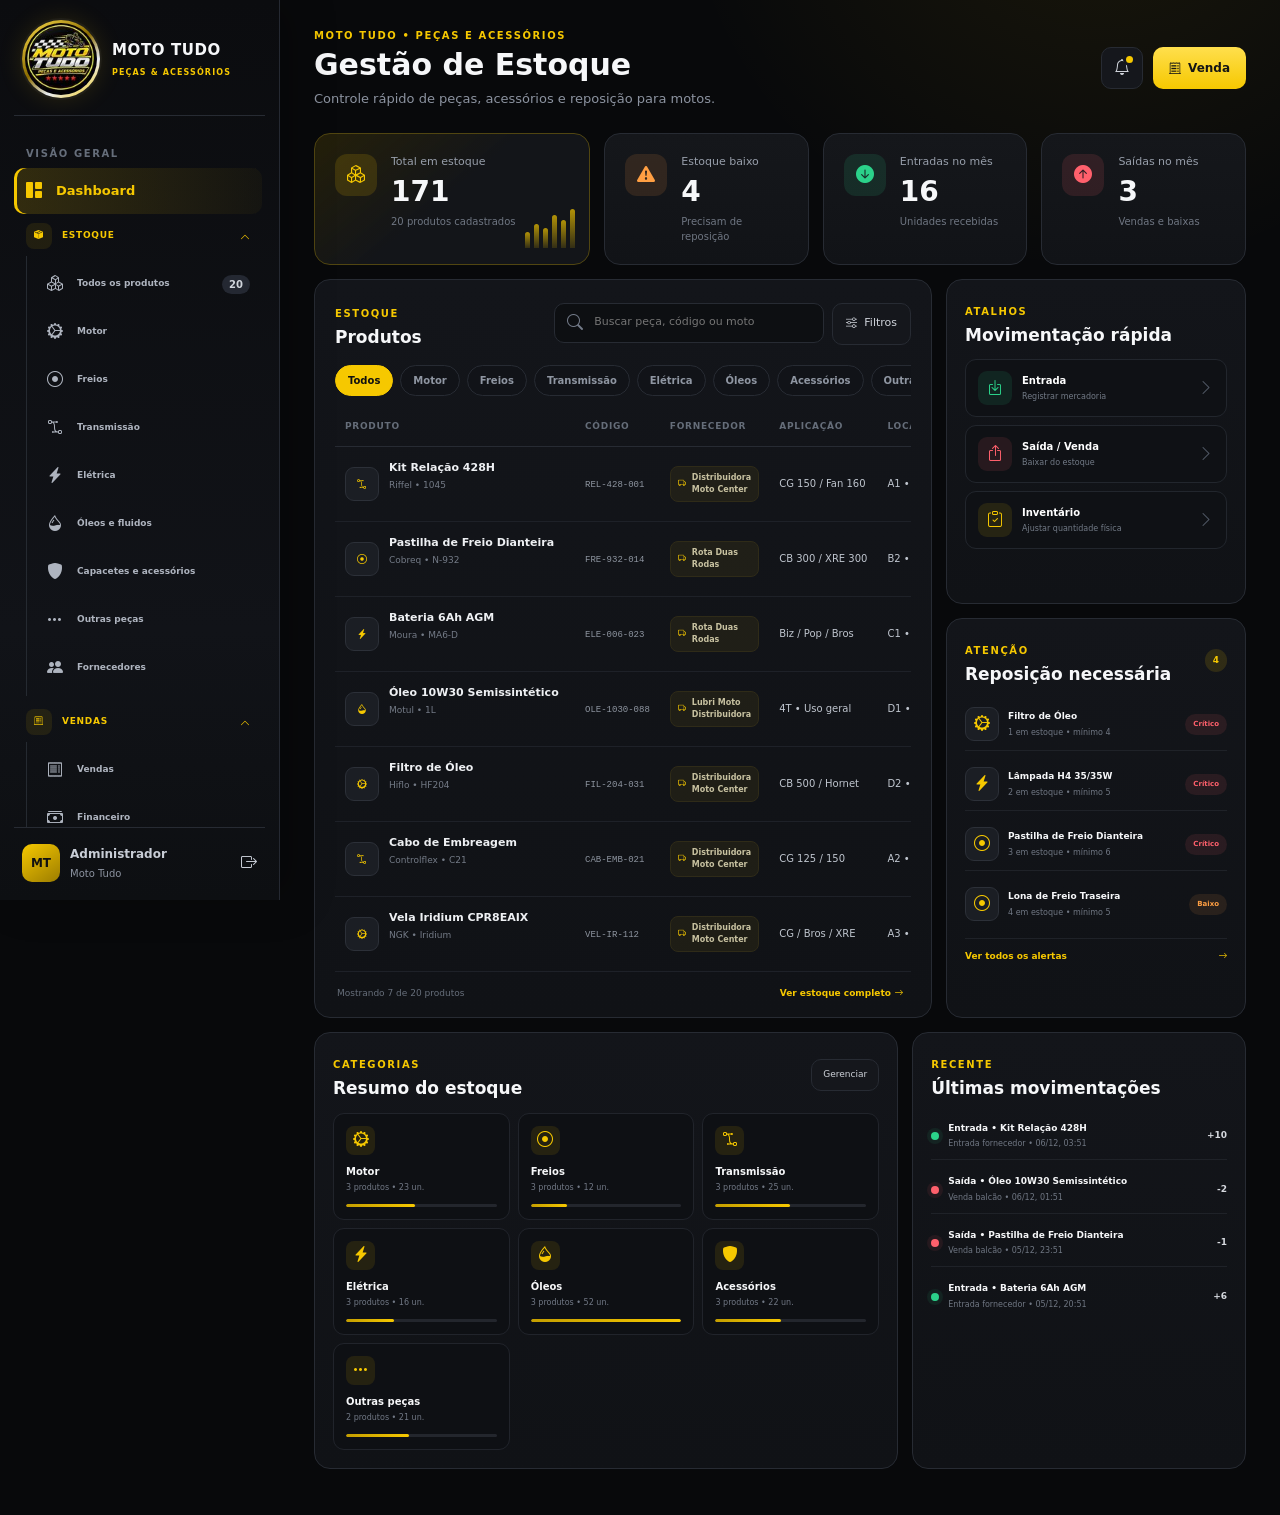
==== commit fb684eec: "v28 ativa camada de dados e hardening de segurança" ====
--- a/index.html
+++ b/index.html
@@ -4,6 +4,8 @@
   <link rel="icon" type="image/jpeg" href="assets/logo-nova-v27.jpg?v=27">
   <meta charset="UTF-8" />
   <meta name="viewport" content="width=device-width, initial-scale=1.0, viewport-fit=cover" />
+  <meta http-equiv="Content-Security-Policy" content="default-src 'self'; script-src 'self'; script-src-attr 'unsafe-inline'; style-src 'self' 'unsafe-inline' https://fonts.googleapis.com https://cdn.jsdelivr.net; font-src 'self' https://fonts.gstatic.com https://cdn.jsdelivr.net data:; img-src 'self' data: blob:; connect-src 'self'; object-src 'none'; base-uri 'self'; form-action 'self'; frame-src 'none'; media-src 'none'; worker-src 'self' blob:; upgrade-insecure-requests">
+  <meta name="referrer" content="no-referrer">
   <meta http-equiv="Cache-Control" content="no-cache, no-store, must-revalidate" />
   <title>Moto Tudo | Gestão de Estoque</title>
   <link rel="preconnect" href="https://fonts.googleapis.com">
@@ -113,18 +115,20 @@
 
     <div id="appView"></div>
   </main>
+  <script src="data-v28.js?v=28"></script>
+  <script src="security-v28.js?v=28"></script>
 
-  <script src="app.js?v=26"></script>
+  <script src="app.js?v=28"></script>
   <script src="orders-v2.js?v=19"></script>
-  <script src="fix-v3.js?v=19"></script>
-  <script src="ux-v8.js?v=24"></script>
-  <script src="orders-v9.js?v=19"></script>
-  <script src="orders-v10.js?v=25"></script>
-  <script src="finance-v12.js?v=19"></script>
-  <script src="finance-v13.js?v=19"></script>
-  <script src="suppliers-v18.js?v=19"></script>
-  <script src="payments-filters-v19.js?v=22"></script>
-  <script src="fiados-v22.js?v=25"></script>
-  <script src="credit-customers-v24.js?v=24"></script>
+  <script src="fix-v3.js?v=28"></script>
+  <script src="ux-v8.js?v=28"></script>
+  <script src="orders-v9.js?v=28"></script>
+  <script src="orders-v10.js?v=28"></script>
+  <script src="finance-v12.js?v=28"></script>
+  <script src="finance-v13.js?v=28"></script>
+  <script src="suppliers-v18.js?v=28"></script>
+  <script src="payments-filters-v19.js?v=28"></script>
+  <script src="fiados-v22.js?v=28"></script>
+  <script src="credit-customers-v24.js?v=28"></script>
 </body>
 </html>
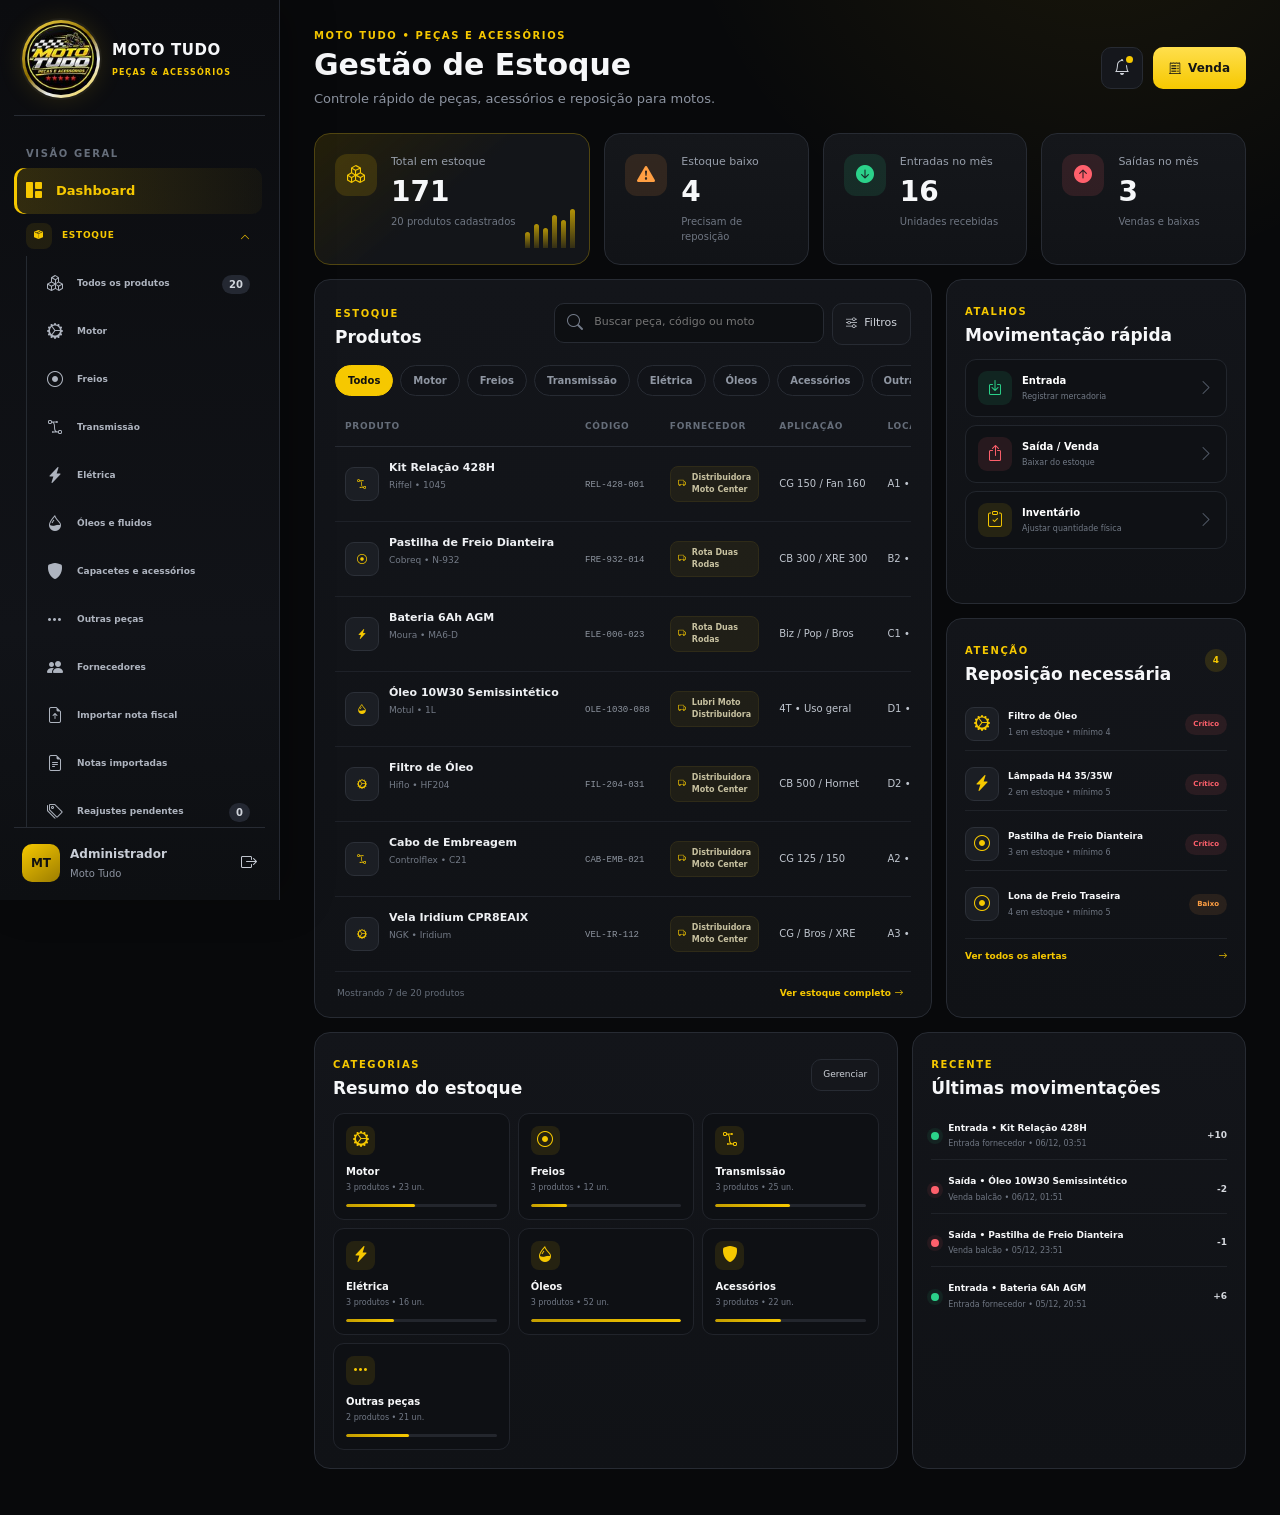
==== commit 69c1756b: "v29 ativa importação de notas, reajustes, histórico e backup" ====
--- a/index.html
+++ b/index.html
@@ -4,14 +4,14 @@
   <link rel="icon" type="image/jpeg" href="assets/logo-nova-v27.jpg?v=27">
   <meta charset="UTF-8" />
   <meta name="viewport" content="width=device-width, initial-scale=1.0, viewport-fit=cover" />
-  <meta http-equiv="Content-Security-Policy" content="default-src 'self'; script-src 'self'; script-src-attr 'unsafe-inline'; style-src 'self' 'unsafe-inline' https://fonts.googleapis.com https://cdn.jsdelivr.net; font-src 'self' https://fonts.gstatic.com https://cdn.jsdelivr.net data:; img-src 'self' data: blob:; connect-src 'self'; object-src 'none'; base-uri 'self'; form-action 'self'; frame-src 'none'; media-src 'none'; worker-src 'self' blob:; upgrade-insecure-requests">
+  <meta http-equiv="Content-Security-Policy" content="default-src 'none'; script-src 'self'; script-src-elem 'self'; script-src-attr 'none'; style-src 'self' 'unsafe-inline' https://fonts.googleapis.com https://cdn.jsdelivr.net; font-src 'self' https://fonts.gstatic.com https://cdn.jsdelivr.net data:; img-src 'self' data: blob:; connect-src 'self'; object-src 'none'; base-uri 'none'; form-action 'self'; frame-src 'self'; media-src 'none'; worker-src 'self' blob:; manifest-src 'none'; upgrade-insecure-requests">
   <meta name="referrer" content="no-referrer">
   <meta http-equiv="Cache-Control" content="no-cache, no-store, must-revalidate" />
   <title>Moto Tudo | Gestão de Estoque</title>
   <link rel="preconnect" href="https://fonts.googleapis.com">
   <link rel="preconnect" href="https://fonts.gstatic.com" crossorigin>
   <link href="https://fonts.googleapis.com/css2?family=Inter:wght@400;500;600;700;800;900&display=swap" rel="stylesheet">
-  <link href="https://cdn.jsdelivr.net/npm/bootstrap@5.3.8/dist/css/bootstrap.min.css" rel="stylesheet">
+  <link href="https://cdn.jsdelivr.net/npm/bootstrap@5.3.8/dist/css/bootstrap.min.css" rel="stylesheet" integrity="sha384-sRIl4kxILFvY47J16cr9ZwB07vP4J8+LH7qKQnuqkuIAvNWLzeN8tE5YBujZqJLB" crossorigin="anonymous">
   <link href="https://cdn.jsdelivr.net/npm/bootstrap-icons@1.13.1/font/bootstrap-icons.min.css" rel="stylesheet">
   <link rel="stylesheet" href="styles.css?v=19" />
   <link rel="stylesheet" href="orders-v2.css?v=19" />
@@ -31,6 +31,7 @@
   <link rel="stylesheet" href="credit-customers-v24.css?v=25" />
   <link rel="stylesheet" href="fiados-v25.css?v=25" />
   <link rel="stylesheet" href="navigation-v26.css?v=26" />
+  <link rel="stylesheet" href="nf-v29.css?v=29" />
 </head>
 <body>
   <div id="toastArea" class="toast-area"></div>
@@ -68,6 +69,10 @@
           <a class="nav-item" href="#acessorios" data-view="category" data-category="Capacetes e acessórios"><i class="bi bi-shield-fill"></i><span>Capacetes e acessórios</span></a>
           <a class="nav-item" href="#outras" data-view="category" data-category="Outras peças"><i class="bi bi-three-dots"></i><span>Outras peças</span></a>
           <a class="nav-item" href="#suppliers" data-view="suppliers"><i class="bi bi-people-fill"></i><span>Fornecedores</span></a>
+          <a class="nav-item" href="#nf-import" data-view="nf-import"><i class="bi bi-file-earmark-arrow-up"></i><span>Importar nota fiscal</span></a>
+          <a class="nav-item" href="#nf-notes" data-view="nf-notes"><i class="bi bi-file-earmark-text"></i><span>Notas importadas</span></a>
+          <a class="nav-item" href="#nf-reviews" data-view="nf-reviews"><i class="bi bi-tags"></i><span>Reajustes pendentes</span><span class="pill" id="nfPendingCount">0</span></a>
+          <a class="nav-item" href="#nf-history" data-view="nf-history"><i class="bi bi-clock-history"></i><span>Histórico de preços</span></a>
         </div>
       </details>
 
@@ -115,20 +120,22 @@
 
     <div id="appView"></div>
   </main>
-  <script src="data-v28.js?v=28"></script>
+  <script src="data-v28.js?v=29"></script>
   <script src="security-v28.js?v=28"></script>
 
-  <script src="app.js?v=28"></script>
+  <script src="app.js?v=29"></script>
   <script src="orders-v2.js?v=19"></script>
   <script src="fix-v3.js?v=28"></script>
-  <script src="ux-v8.js?v=28"></script>
+  <script src="ux-v8.js?v=29"></script>
   <script src="orders-v9.js?v=28"></script>
-  <script src="orders-v10.js?v=28"></script>
+  <script src="orders-v10.js?v=29"></script>
   <script src="finance-v12.js?v=28"></script>
-  <script src="finance-v13.js?v=28"></script>
-  <script src="suppliers-v18.js?v=28"></script>
+  <script src="finance-v13.js?v=29"></script>
+  <script src="suppliers-v18.js?v=29"></script>
   <script src="payments-filters-v19.js?v=28"></script>
   <script src="fiados-v22.js?v=28"></script>
   <script src="credit-customers-v24.js?v=28"></script>
+  <script src="nf-core-v29.js?v=29"></script>
+  <script src="nf-ui-v29.js?v=29"></script>
 </body>
 </html>
--- a/nf-v29.css
+++ b/nf-v29.css
@@ -0,0 +1 @@
+.nf-panel{min-width:0}.nf-panel .panel-header{align-items:center}.nf-info,.nf-warn,.nf-error{padding:13px 15px;margin:12px 0;border-radius:10px;font-size:12px;line-height:1.6;border:1px solid #34343b;background:#1d1e23;color:#d4d7df}.nf-warn{border-color:#776022;color:#f9d77e;background:#302817}.nf-error{border-color:#753c42;background:#351e23;color:#ffc2c8}.nf-upload{border:1px dashed #6d5a32;border-radius:14px;padding:34px 20px;display:grid;justify-items:center;gap:14px;background:linear-gradient(140deg,#272319,#17181b);max-width:760px;margin:20px auto;text-align:center}.nf-upload i{font-size:34px;color:#f5c542}.nf-upload strong{font-size:18px}.nf-upload input{width:100%;max-width:480px}.nf-upload small,.nf-panel small,.nf-table small{display:block;color:#aeb4bf;font-size:11px;line-height:1.5}.nf-loading{padding:42px;text-align:center;color:#f6cd5e}.nf-kpis{display:grid;grid-template-columns:repeat(auto-fit,minmax(140px,1fr));gap:12px;margin:14px 0}.nf-kpis>div{padding:15px;border:1px solid #34343b;border-radius:12px;background:#1c1d22;display:grid;gap:4px;min-width:0}.nf-kpis strong{font-size:clamp(17px,2vw,24px);overflow-wrap:anywhere;color:#f3f4f6}.nf-key{color:#aeb4bf;font-size:12px;overflow-wrap:anywhere;margin:12px 0}.nf-fields{display:grid;grid-template-columns:repeat(auto-fit,minmax(220px,1fr));gap:12px;margin:16px 0}.nf-fields label{display:grid;gap:6px;font-size:12px;color:#c8cbd3;min-width:0}.nf-scroll{overflow:auto;max-width:100%;margin:12px 0;border:1px solid #34343b;border-radius:12px}.nf-table{width:100%;min-width:650px;border-collapse:collapse;font-size:12px;text-align:left;line-height:1.45}.nf-table thead th{padding:12px;color:#c2c6d0;background:#222329;font-size:11px;font-weight:600;white-space:nowrap}.nf-table td{padding:12px;border-bottom:1px solid #2e3037;vertical-align:top}.nf-table tr:last-child td{border-bottom:0}.nf-table tbody tr:hover{background:#ffffff06}.nf-table input,.nf-table select{font-size:12px!important;padding:8px;min-height:34px}.nf-table input[type=checkbox]{width:17px;height:17px;min-height:0;accent-color:#e8b93c}.nf-name{min-width:260px;margin:6px 0}.nf-factor{max-width:95px}.nf-target{min-width:150px}.nf-category{min-width:155px}.nf-toolbar{display:flex;gap:8px;align-items:center;flex-wrap:wrap;margin:15px 0}.nf-toolbar span{color:#aeb4bf;font-size:12px}.nf-check{display:flex;align-items:flex-start;gap:10px;background:#222329;border:1px solid #383940;border-radius:10px;padding:14px;font-size:12px;line-height:1.6}.nf-check input{accent-color:#f3ca52;flex:0 0 auto;margin-top:4px}.nf-up{color:#ff9d9d!important}.nf-down{color:#76d7aa!important}.nf-panel #nfSearchHist{max-width:440px;margin:12px 0}.nf-panel .empty-state{padding:28px}.nf-table strong{display:block}.nf-table .btn-dark-soft{white-space:nowrap}.nf-panel .btn-gold,.nf-panel .btn-dark-soft{min-height:36px}.nf-panel .nf-info a{color:#f5c542}@media(max-width:768px){.nf-kpis{grid-template-columns:repeat(2,minmax(0,1fr));gap:8px}.nf-kpis>div{padding:11px}.nf-fields{grid-template-columns:1fr}.nf-upload{padding:23px 12px}.nf-toolbar button{flex:1 1 auto}.nf-panel .panel-header{flex-wrap:wrap}.nf-table{min-width:670px}.nf-table td,.nf-table th{padding:9px}.nf-panel .nf-table .nf-name{min-width:200px}}
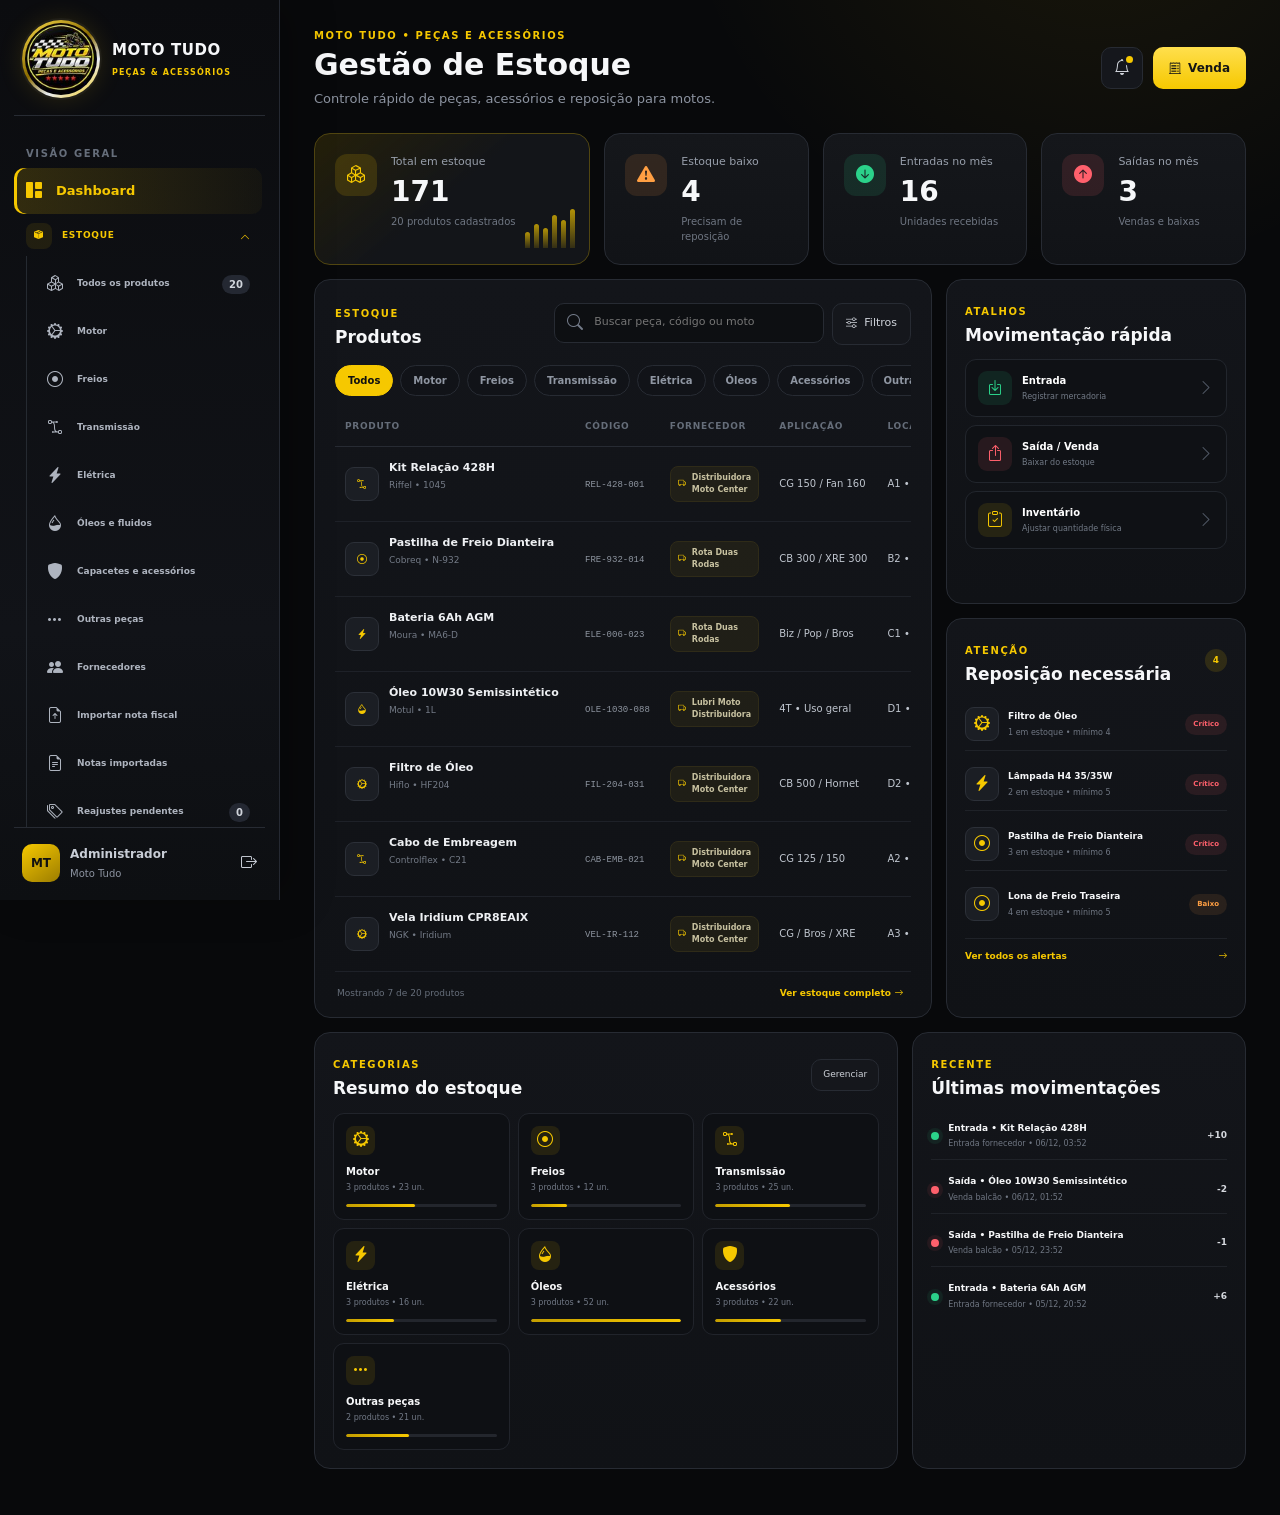
==== commit 131589a0: "v29.2 ativa correção do cadastro automático e revisão mobile" ====
--- a/index.html
+++ b/index.html
@@ -31,7 +31,7 @@
   <link rel="stylesheet" href="credit-customers-v24.css?v=25" />
   <link rel="stylesheet" href="fiados-v25.css?v=25" />
   <link rel="stylesheet" href="navigation-v26.css?v=26" />
-  <link rel="stylesheet" href="nf-v29.css?v=29" />
+  <link rel="stylesheet" href="nf-v29.css?v=29.2" />
 </head>
 <body>
   <div id="toastArea" class="toast-area"></div>
@@ -135,7 +135,7 @@
   <script src="payments-filters-v19.js?v=28"></script>
   <script src="fiados-v22.js?v=28"></script>
   <script src="credit-customers-v24.js?v=28"></script>
-  <script src="nf-core-v29.js?v=29"></script>
-  <script src="nf-ui-v29.js?v=29"></script>
+  <script src="nf-core-v29.js?v=29.2"></script>
+  <script src="nf-ui-v29.js?v=29.2"></script>
 </body>
 </html>
--- a/nf-v29.css
+++ b/nf-v29.css
@@ -1 +1,9 @@
-.nf-panel{min-width:0}.nf-panel .panel-header{align-items:center}.nf-info,.nf-warn,.nf-error{padding:13px 15px;margin:12px 0;border-radius:10px;font-size:12px;line-height:1.6;border:1px solid #34343b;background:#1d1e23;color:#d4d7df}.nf-warn{border-color:#776022;color:#f9d77e;background:#302817}.nf-error{border-color:#753c42;background:#351e23;color:#ffc2c8}.nf-upload{border:1px dashed #6d5a32;border-radius:14px;padding:34px 20px;display:grid;justify-items:center;gap:14px;background:linear-gradient(140deg,#272319,#17181b);max-width:760px;margin:20px auto;text-align:center}.nf-upload i{font-size:34px;color:#f5c542}.nf-upload strong{font-size:18px}.nf-upload input{width:100%;max-width:480px}.nf-upload small,.nf-panel small,.nf-table small{display:block;color:#aeb4bf;font-size:11px;line-height:1.5}.nf-loading{padding:42px;text-align:center;color:#f6cd5e}.nf-kpis{display:grid;grid-template-columns:repeat(auto-fit,minmax(140px,1fr));gap:12px;margin:14px 0}.nf-kpis>div{padding:15px;border:1px solid #34343b;border-radius:12px;background:#1c1d22;display:grid;gap:4px;min-width:0}.nf-kpis strong{font-size:clamp(17px,2vw,24px);overflow-wrap:anywhere;color:#f3f4f6}.nf-key{color:#aeb4bf;font-size:12px;overflow-wrap:anywhere;margin:12px 0}.nf-fields{display:grid;grid-template-columns:repeat(auto-fit,minmax(220px,1fr));gap:12px;margin:16px 0}.nf-fields label{display:grid;gap:6px;font-size:12px;color:#c8cbd3;min-width:0}.nf-scroll{overflow:auto;max-width:100%;margin:12px 0;border:1px solid #34343b;border-radius:12px}.nf-table{width:100%;min-width:650px;border-collapse:collapse;font-size:12px;text-align:left;line-height:1.45}.nf-table thead th{padding:12px;color:#c2c6d0;background:#222329;font-size:11px;font-weight:600;white-space:nowrap}.nf-table td{padding:12px;border-bottom:1px solid #2e3037;vertical-align:top}.nf-table tr:last-child td{border-bottom:0}.nf-table tbody tr:hover{background:#ffffff06}.nf-table input,.nf-table select{font-size:12px!important;padding:8px;min-height:34px}.nf-table input[type=checkbox]{width:17px;height:17px;min-height:0;accent-color:#e8b93c}.nf-name{min-width:260px;margin:6px 0}.nf-factor{max-width:95px}.nf-target{min-width:150px}.nf-category{min-width:155px}.nf-toolbar{display:flex;gap:8px;align-items:center;flex-wrap:wrap;margin:15px 0}.nf-toolbar span{color:#aeb4bf;font-size:12px}.nf-check{display:flex;align-items:flex-start;gap:10px;background:#222329;border:1px solid #383940;border-radius:10px;padding:14px;font-size:12px;line-height:1.6}.nf-check input{accent-color:#f3ca52;flex:0 0 auto;margin-top:4px}.nf-up{color:#ff9d9d!important}.nf-down{color:#76d7aa!important}.nf-panel #nfSearchHist{max-width:440px;margin:12px 0}.nf-panel .empty-state{padding:28px}.nf-table strong{display:block}.nf-table .btn-dark-soft{white-space:nowrap}.nf-panel .btn-gold,.nf-panel .btn-dark-soft{min-height:36px}.nf-panel .nf-info a{color:#f5c542}@media(max-width:768px){.nf-kpis{grid-template-columns:repeat(2,minmax(0,1fr));gap:8px}.nf-kpis>div{padding:11px}.nf-fields{grid-template-columns:1fr}.nf-upload{padding:23px 12px}.nf-toolbar button{flex:1 1 auto}.nf-panel .panel-header{flex-wrap:wrap}.nf-table{min-width:670px}.nf-table td,.nf-table th{padding:9px}.nf-panel .nf-table .nf-name{min-width:200px}}+.nf-panel{min-width:0}.nf-panel .panel-header{align-items:center}.nf-info,.nf-warn,.nf-error{padding:13px 15px;margin:12px 0;border-radius:10px;font-size:12px;line-height:1.6;border:1px solid #34343b;background:#1d1e23;color:#d4d7df}.nf-warn{border-color:#776022;color:#f9d77e;background:#302817}.nf-error{border-color:#753c42;background:#351e23;color:#ffc2c8}.nf-upload{border:1px dashed #6d5a32;border-radius:14px;padding:34px 20px;display:grid;justify-items:center;gap:14px;background:linear-gradient(140deg,#272319,#17181b);max-width:760px;margin:20px auto;text-align:center}.nf-upload i{font-size:34px;color:#f5c542}.nf-upload strong{font-size:18px}.nf-upload input{width:100%;max-width:480px}.nf-upload small,.nf-panel small,.nf-table small{display:block;color:#aeb4bf;font-size:11px;line-height:1.5}.nf-loading{padding:42px;text-align:center;color:#f6cd5e}.nf-kpis{display:grid;grid-template-columns:repeat(auto-fit,minmax(140px,1fr));gap:12px;margin:14px 0}.nf-kpis>div{padding:15px;border:1px solid #34343b;border-radius:12px;background:#1c1d22;display:grid;gap:4px;min-width:0}.nf-kpis strong{font-size:clamp(17px,2vw,24px);overflow-wrap:anywhere;color:#f3f4f6}.nf-key{color:#aeb4bf;font-size:12px;overflow-wrap:anywhere;margin:12px 0}.nf-fields{display:grid;grid-template-columns:repeat(auto-fit,minmax(220px,1fr));gap:12px;margin:16px 0}.nf-fields label{display:grid;gap:6px;font-size:12px;color:#c8cbd3;min-width:0}.nf-scroll{overflow:auto;max-width:100%;margin:12px 0;border:1px solid #34343b;border-radius:12px}.nf-table{width:100%;min-width:650px;border-collapse:collapse;font-size:12px;text-align:left;line-height:1.45}.nf-table thead th{padding:12px;color:#c2c6d0;background:#222329;font-size:11px;font-weight:600;white-space:nowrap}.nf-table td{padding:12px;border-bottom:1px solid #2e3037;vertical-align:top}.nf-table tr:last-child td{border-bottom:0}.nf-table tbody tr:hover{background:#ffffff06}.nf-table input,.nf-table select{font-size:12px!important;padding:8px;min-height:34px}.nf-table input[type=checkbox]{width:17px;height:17px;min-height:0;accent-color:#e8b93c}.nf-name{min-width:260px;margin:6px 0}.nf-factor{max-width:95px}.nf-target{min-width:150px}.nf-category{min-width:155px}.nf-toolbar{display:flex;gap:8px;align-items:center;flex-wrap:wrap;margin:15px 0}.nf-toolbar span{color:#aeb4bf;font-size:12px}.nf-check{display:flex;align-items:flex-start;gap:10px;background:#222329;border:1px solid #383940;border-radius:10px;padding:14px;font-size:12px;line-height:1.6}.nf-check input{accent-color:#f3ca52;flex:0 0 auto;margin-top:4px}.nf-up{color:#ff9d9d!important}.nf-down{color:#76d7aa!important}.nf-panel #nfSearchHist{max-width:440px;margin:12px 0}.nf-panel .empty-state{padding:28px}.nf-table strong{display:block}.nf-table .btn-dark-soft{white-space:nowrap}.nf-panel .btn-gold,.nf-panel .btn-dark-soft{min-height:36px}.nf-panel .nf-info a{color:#f5c542}@media(max-width:768px){.nf-kpis{grid-template-columns:repeat(2,minmax(0,1fr));gap:8px}.nf-kpis>div{padding:11px}.nf-fields{grid-template-columns:1fr}.nf-upload{padding:23px 12px}.nf-toolbar button{flex:1 1 auto}.nf-panel .panel-header{flex-wrap:wrap}.nf-table{min-width:670px}.nf-table td,.nf-table th{padding:9px}.nf-panel .nf-table .nf-name{min-width:200px}}
+.nf-margin-details{margin:12px 0;padding:12px;border:1px solid #34343b;border-radius:10px;color:#d4d7df}.nf-margin-details summary{cursor:pointer;font-size:13px;font-weight:600}.nf-chart{max-width:740px;padding:16px;border-radius:12px;background:#1c1d22;border:1px solid #34343b;margin:12px 0}.nf-chart small{margin-top:5px}.nf-table [data-f=margin]{min-width:132px;margin-top:7px}.nf-table [data-nf-stock],.nf-table [data-nf-sale]{min-width:135px;margin:4px 0}
+.nf-simple-guide{display:grid;gap:4px;margin:12px 0;padding:12px 14px;border:1px solid #66562c;border-radius:10px;background:#282419;color:#f1d889;font-size:13px}
+.nf-simple-guide small{color:#ddd2b5}.nf-filterbar{display:grid;grid-template-columns:minmax(0,1fr) minmax(170px,230px);gap:10px;margin:12px 0}
+.nf-item-list{display:grid;gap:9px;margin:12px 0}.nf-item{border:1px solid #393a43;border-radius:12px;background:#1c1d22;min-width:0}.nf-item[hidden],.nf-item-fields [hidden]{display:none!important}
+.nf-item summary{cursor:pointer;list-style:none;display:grid;grid-template-columns:minmax(0,1fr) minmax(130px,210px) 18px;gap:12px;align-items:center;padding:13px}.nf-item summary::-webkit-details-marker{display:none}
+.nf-item-heading,.nf-item-values{display:grid;gap:5px;min-width:0}.nf-item-heading strong{font-size:13px;line-height:1.4;overflow-wrap:anywhere}.nf-item-values{text-align:right}.nf-item-values strong{font-size:16px;color:#f2d175}.nf-item-status{font-size:11px;font-weight:650;color:#aeb4bf;overflow-wrap:anywhere}.nf-item-status[data-state=new]{color:#8bdab1}.nf-item-status[data-state=linked]{color:#a6c9ff}.nf-item-status[data-state=attention]{color:#ffb1a9}
+.nf-item[data-needs=true]{border-color:#8a6a37}.nf-item-arrow{color:#8e939e;transition:transform .15s}.nf-item[open] .nf-item-arrow{transform:rotate(180deg)}.nf-item-fields{display:grid;grid-template-columns:repeat(2,minmax(0,1fr));gap:12px;border-top:1px solid #34343b;padding:13px}.nf-item-fields label{display:grid;gap:6px;font-size:12px;color:#c8cbd3;min-width:0}.nf-item-fields .nf-name,.nf-item-fields .nf-target,.nf-item-fields .nf-factor,.nf-item-fields .nf-category{width:100%;min-width:0;max-width:none;margin:0}.nf-item-fields label:first-child{grid-column:1/-1}.nf-import-tools #nfSummary{width:100%;font-weight:650;color:#e6d6a1}
+@media(max-width:768px){.nf-item summary{grid-template-columns:minmax(0,1fr) 18px;gap:7px;padding:12px}.nf-item-heading{grid-column:1;grid-row:1}.nf-item-values{grid-column:1;grid-row:2;text-align:left;grid-template-columns:repeat(2,minmax(0,1fr));align-items:center;border-top:1px solid #32333a;padding-top:8px}.nf-item-values strong{text-align:right}.nf-item-arrow{grid-column:2;grid-row:1}.nf-item-fields{grid-template-columns:1fr}.nf-filterbar{grid-template-columns:1fr}.nf-simple-guide{font-size:12px}.nf-panel .nf-fields input,.nf-panel .nf-fields select,.nf-item-fields input,.nf-item-fields select{font-size:16px!important}.nf-item-heading strong{font-size:14px}.nf-item-status{font-size:12px}}
